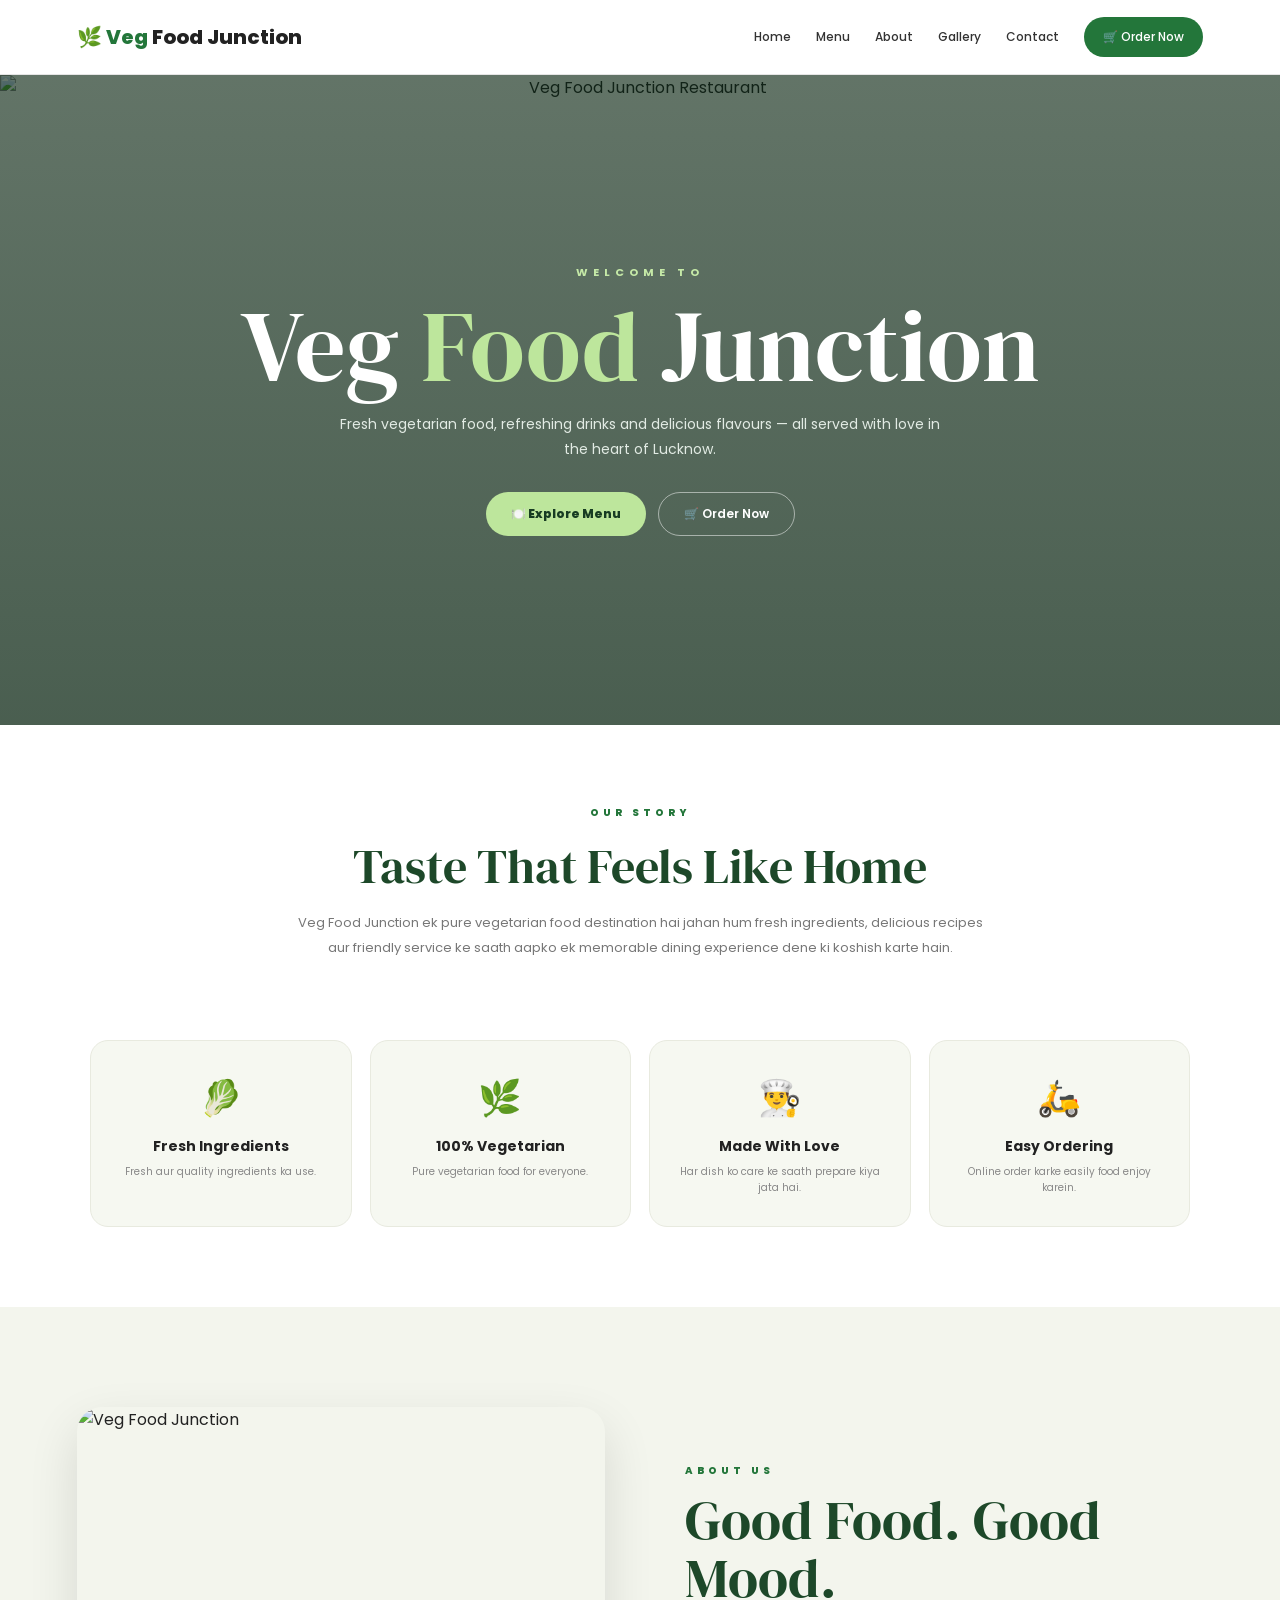
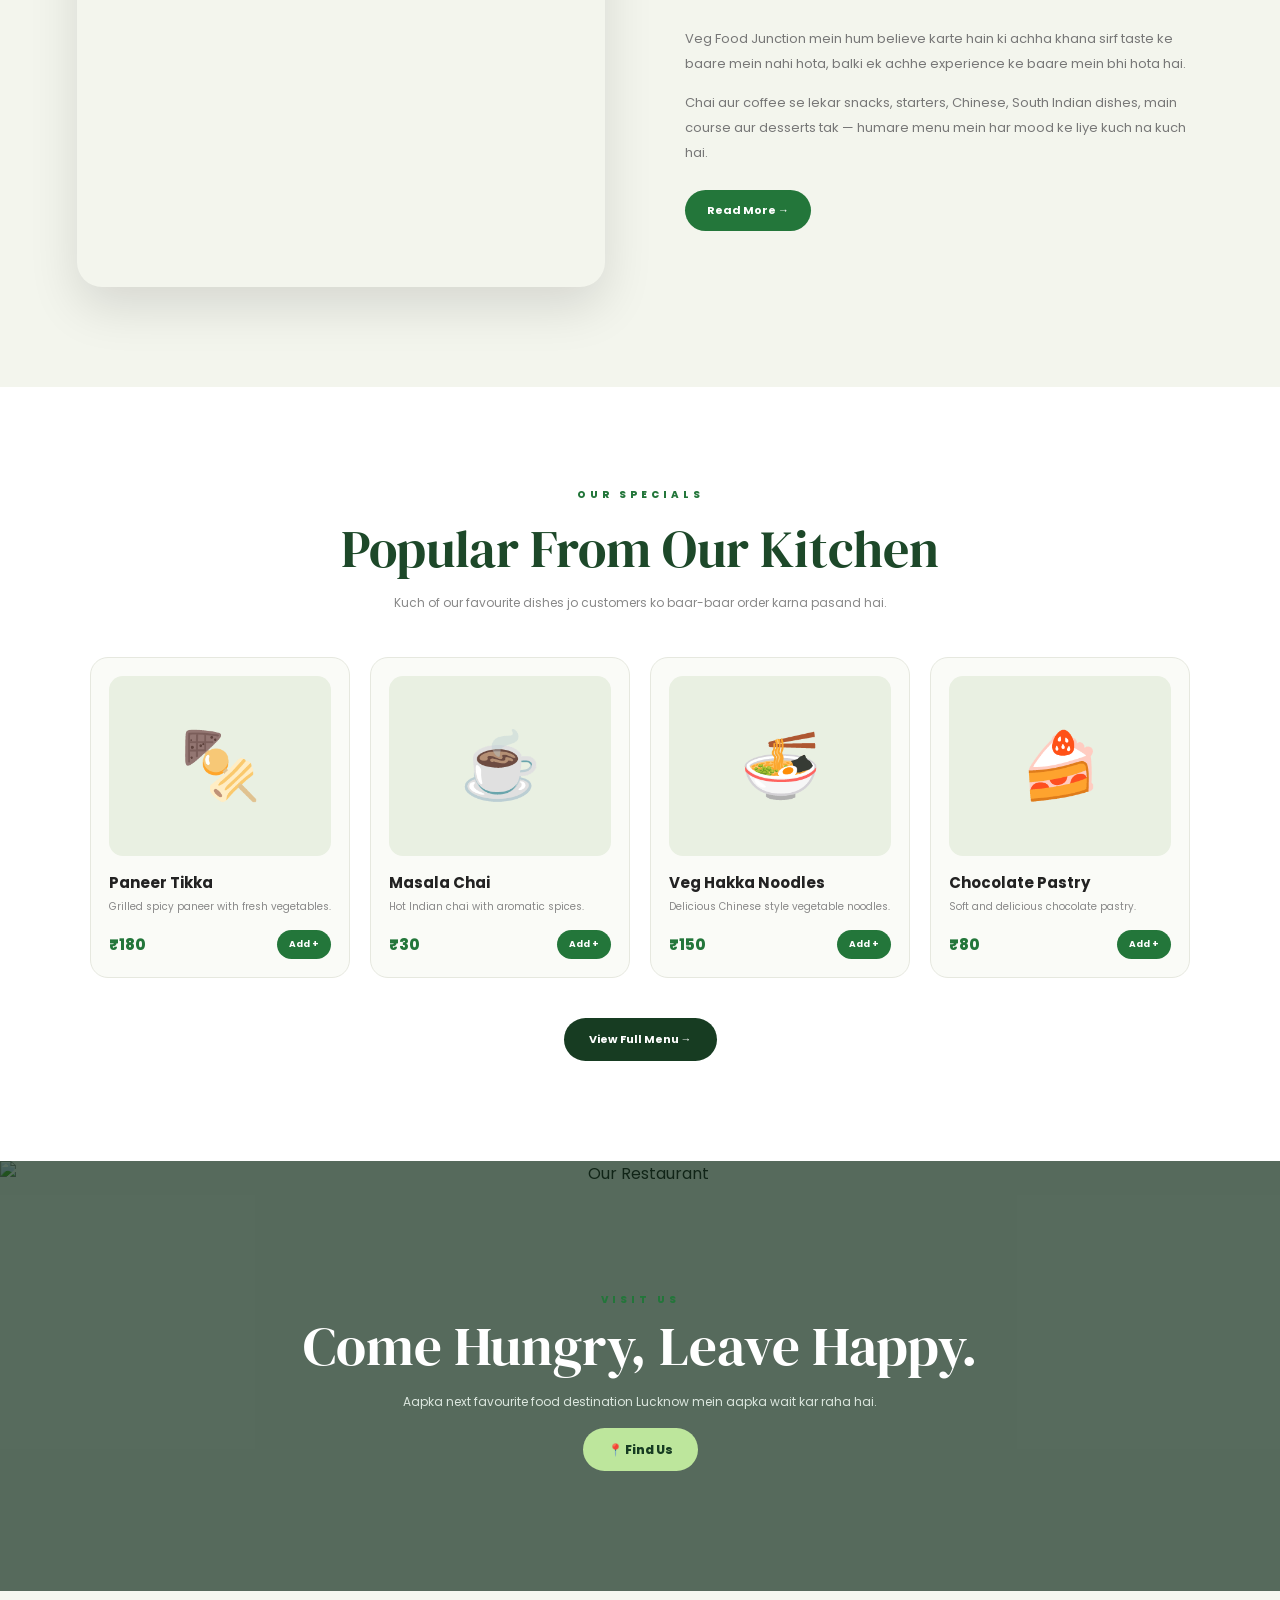
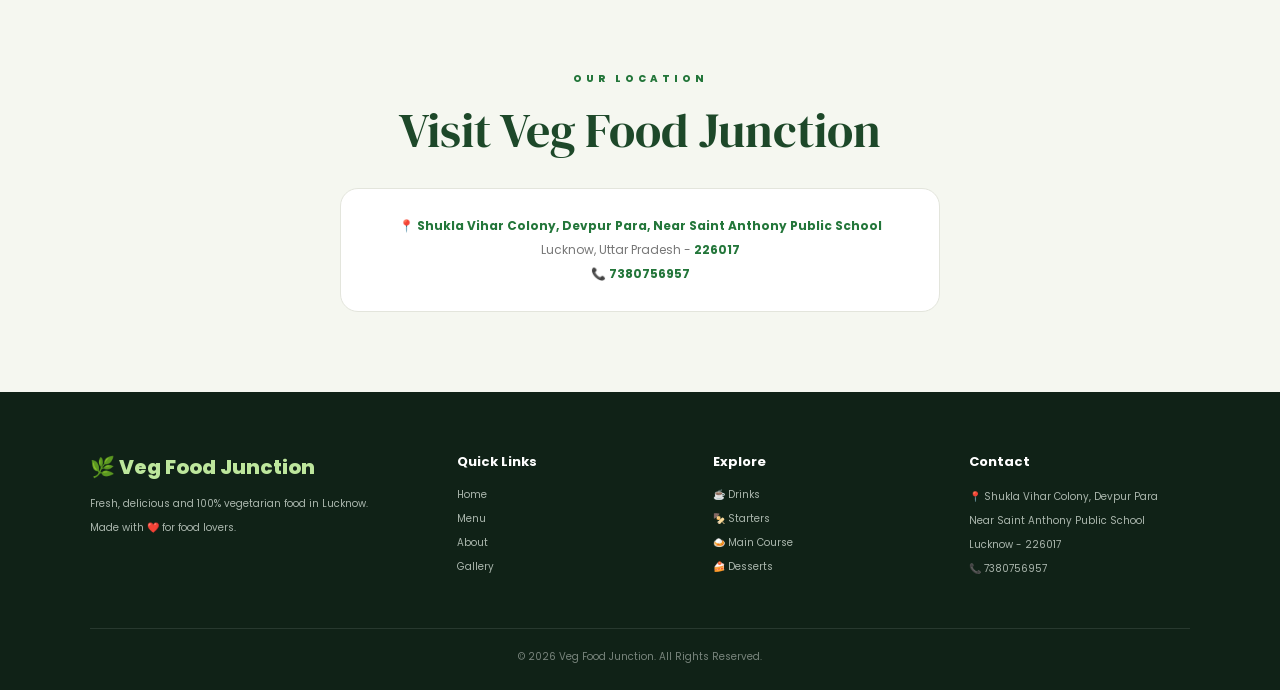
==== index.html @ 3f8b56e4 "Rename home.html to index.html" ====
<!DOCTYPE html>
<html lang="en">

<head>

    <meta charset="UTF-8">

    <meta name="viewport"
          content="width=device-width, initial-scale=1.0">

    <title>Veg Food Junction | Lucknow</title>

    <link rel="preconnect"
          href="https://fonts.googleapis.com">

    <link rel="preconnect"
          href="https://fonts.gstatic.com"
          crossorigin>

    <link href="https://fonts.googleapis.com/css2?family=DM+Serif+Display&family=Poppins:wght@400;500;600;700;800&display=swap"
          rel="stylesheet">


<style>

/* =====================================================
   RESET
===================================================== */

*{
    margin:0;
    padding:0;
    box-sizing:border-box;
}

html{
    scroll-behavior:smooth;
}

body{
    font-family:"Poppins",sans-serif;
    background:#f7f8f3;
    color:#222;
}

a{
    text-decoration:none;
}

button{
    font-family:inherit;
    cursor:pointer;
}


/* =====================================================
   NAVBAR
===================================================== */

.navbar{

    width:100%;

    min-height:75px;

    padding:15px 6%;

    background:white;

    display:flex;

    align-items:center;

    justify-content:space-between;

    border-bottom:1px solid #e5e5e5;

    position:sticky;

    top:0;

    z-index:1000;

}


.logo{

    font-size:20px;

    font-weight:800;

    color:#23763a;

}


.logo span{

    color:#222;

}


.nav-links{

    display:flex;

    align-items:center;

    gap:25px;

}


.nav-links a{

    font-size:12px;

    color:#333;

    font-weight:500;

    transition:.3s;

}


.nav-links a:hover{

    color:#23763a;

}


.order-btn{

    background:#23763a !important;

    color:white !important;

    padding:11px 19px;

    border-radius:30px;

}


.order-btn:hover{

    background:#174f27 !important;

}


/* =====================================================
   HERO
===================================================== */

.hero{

    min-height:650px;

    position:relative;

    overflow:hidden;

    display:flex;

    align-items:center;

    justify-content:center;

    text-align:center;

}


/* RESTAURANT PHOTO */

.hero img{

    position:absolute;

    inset:0;

    width:100%;

    height:100%;

    object-fit:cover;

    object-position:center;

}


/* DARK OVERLAY */

.hero::after{

    content:"";

    position:absolute;

    inset:0;

    background:

    linear-gradient(

        rgba(7,35,17,.62),

        rgba(7,35,17,.72)

    );

}


/* HERO CONTENT */

.hero-content{

    position:relative;

    z-index:2;

    color:white;

    padding:20px;

    max-width:850px;

}


.hero-small{

    color:#c5e9a7;

    font-size:11px;

    letter-spacing:5px;

    font-weight:700;

}


.hero h1{

    font-family:"DM Serif Display",serif;

    font-weight:400;

    font-size:clamp(55px,8vw,100px);

    line-height:.95;

    margin:18px 0;

}


.hero h1 span{

    color:#bde69c;

}


.hero p{

    max-width:600px;

    margin:auto;

    color:#e2ebe4;

    font-size:14px;

    line-height:1.8;

}


/* HERO BUTTONS */

.hero-buttons{

    margin-top:30px;

    display:flex;

    justify-content:center;

    gap:12px;

    flex-wrap:wrap;

}


.primary-btn{

    background:#bde69c;

    color:#173c22;

    padding:13px 25px;

    border-radius:30px;

    font-size:12px;

    font-weight:800;

    transition:.3s;

}


.primary-btn:hover{

    transform:translateY(-3px);

    background:white;

}


.secondary-btn{

    color:white;

    border:1px solid rgba(255,255,255,.5);

    padding:12px 25px;

    border-radius:30px;

    font-size:12px;

    font-weight:600;

}


.secondary-btn:hover{

    background:white;

    color:#173c22;

}


/* =====================================================
   INTRO
===================================================== */

.intro{

    padding:80px 6%;

    text-align:center;

    background:white;

}


.section-label{

    color:#23763a;

    font-size:10px;

    font-weight:800;

    letter-spacing:4px;

}


.intro h2{

    font-family:"DM Serif Display",serif;

    font-size:48px;

    font-weight:400;

    color:#1d4829;

    margin:12px 0;

}


.intro p{

    max-width:700px;

    margin:auto;

    color:#777;

    font-size:13px;

    line-height:1.9;

}


/* =====================================================
   FEATURES
===================================================== */

.features{

    padding:0 6% 80px;

    background:white;

}


.feature-grid{

    max-width:1100px;

    margin:auto;

    display:grid;

    grid-template-columns:

    repeat(4,1fr);

    gap:18px;

}


.feature-card{

    padding:30px 20px;

    background:#f6f8f1;

    border-radius:18px;

    text-align:center;

    border:1px solid #e8eadf;

    transition:.3s;

}


.feature-card:hover{

    transform:translateY(-7px);

    box-shadow:

    0 15px 35px rgba(0,0,0,.07);

}


.feature-icon{

    font-size:35px;

    margin-bottom:12px;

}


.feature-card h3{

    font-size:14px;

    margin-bottom:7px;

}


.feature-card p{

    color:#888;

    font-size:10px;

    line-height:1.6;

}


/* =====================================================
   ABOUT SECTION
===================================================== */

.about{

    padding:100px 6%;

    background:#f3f5ed;

}


.about-container{

    max-width:1150px;

    margin:auto;

    display:grid;

    grid-template-columns:

    1fr 1fr;

    gap:70px;

    align-items:center;

}


.about-image{

    height:480px;

    border-radius:25px;

    overflow:hidden;

    position:relative;

    box-shadow:

    0 20px 50px rgba(0,0,0,.12);

}


.about-image img{

    width:100%;

    height:100%;

    object-fit:cover;

}


.about-content{

    padding:10px;

}


.about-content h2{

    font-family:"DM Serif Display",serif;

    font-size:55px;

    font-weight:400;

    color:#1d4829;

    line-height:1.05;

    margin:12px 0 20px;

}


.about-content p{

    color:#777;

    font-size:13px;

    line-height:1.9;

    margin-bottom:15px;

}


.read-btn{

    display:inline-block;

    margin-top:10px;

    background:#23763a;

    color:white;

    padding:12px 22px;

    border-radius:30px;

    font-size:11px;

    font-weight:700;

}


.read-btn:hover{

    background:#174f27;

}


/* =====================================================
   MENU PREVIEW
===================================================== */

.menu-preview{

    padding:100px 6%;

    background:white;

    text-align:center;

}


.menu-preview h2{

    font-family:"DM Serif Display",serif;

    font-size:52px;

    font-weight:400;

    color:#1d4829;

    margin:10px 0;

}


.menu-subtitle{

    color:#888;

    font-size:12px;

    max-width:600px;

    margin:0 auto 45px;

}


.menu-grid{

    max-width:1100px;

    margin:auto;

    display:grid;

    grid-template-columns:

    repeat(4,1fr);

    gap:20px;

}


.food-card{

    background:#fafbf7;

    border:1px solid #e6e8df;

    border-radius:18px;

    padding:18px;

    text-align:left;

    transition:.3s;

}


.food-card:hover{

    transform:translateY(-7px);

    box-shadow:

    0 15px 35px rgba(0,0,0,.08);

}


.food-img{

    height:180px;

    border-radius:14px;

    background:#e9f0e2;

    display:flex;

    align-items:center;

    justify-content:center;

    font-size:65px;

    margin-bottom:15px;

}


.food-card h3{

    font-size:15px;

    margin-bottom:5px;

}


.food-card p{

    color:#888;

    font-size:10px;

    line-height:1.6;

}


.food-bottom{

    margin-top:15px;

    display:flex;

    align-items:center;

    justify-content:space-between;

}


.food-price{

    color:#23763a;

    font-size:15px;

    font-weight:800;

}


.small-order{

    background:#23763a;

    color:white;

    padding:8px 12px;

    border-radius:20px;

    font-size:9px;

    font-weight:700;

}


.small-order:hover{

    background:#174f27;

}


.all-menu{

    display:inline-block;

    margin-top:40px;

    padding:13px 25px;

    background:#173c22;

    color:white;

    border-radius:30px;

    font-size:11px;

    font-weight:700;

}


/* =====================================================
   RESTAURANT PHOTO BANNER
===================================================== */

.photo-banner{

    min-height:430px;

    position:relative;

    display:flex;

    align-items:center;

    justify-content:center;

    text-align:center;

    overflow:hidden;

}


.photo-banner img{

    position:absolute;

    inset:0;

    width:100%;

    height:100%;

    object-fit:cover;

}


.photo-banner::after{

    content:"";

    position:absolute;

    inset:0;

    background:rgba(8,38,19,.67);

}


.banner-content{

    position:relative;

    z-index:2;

    color:white;

    padding:20px;

}


.banner-content h2{

    font-family:"DM Serif Display",serif;

    font-size:55px;

    font-weight:400;

}


.banner-content p{

    font-size:12px;

    color:#dce7df;

    margin:10px 0 25px;

}


/* =====================================================
   LOCATION
===================================================== */

.location{

    padding:80px 6%;

    background:#f5f7f0;

    text-align:center;

}


.location h2{

    font-family:"DM Serif Display",serif;

    color:#1d4829;

    font-size:48px;

    font-weight:400;

    margin:10px 0 25px;

}


.address{

    max-width:600px;

    margin:auto;

    background:white;

    padding:25px;

    border-radius:18px;

    border:1px solid #e3e5dc;

}


.address p{

    font-size:12px;

    color:#777;

    line-height:2;

}


.address strong{

    color:#23763a;

}


/* =====================================================
   FOOTER
===================================================== */

footer{

    background:#102217;

    color:white;

    padding:60px 6% 25px;

}


.footer-grid{

    max-width:1100px;

    margin:auto;

    display:grid;

    grid-template-columns:

    1.5fr 1fr 1fr 1fr;

    gap:35px;

}


.footer-logo{

    font-size:20px;

    font-weight:800;

    color:#bde69c;

    margin-bottom:12px;

}


.footer-col h3{

    font-size:13px;

    margin-bottom:15px;

}


.footer-col p{

    color:#aab6ad;

    font-size:10px;

    line-height:1.9;

    margin:5px 0;

}


.footer-col a{

    display:block;

    color:#aab6ad;

    font-size:10px;

    margin:8px 0;

}


.footer-col a:hover{

    color:#bde69c;

}


.footer-bottom{

    max-width:1100px;

    margin:45px auto 0;

    padding-top:20px;

    border-top:1px solid rgba(255,255,255,.1);

    text-align:center;

    color:#78847c;

    font-size:10px;

}


/* =====================================================
   RESPONSIVE
===================================================== */

@media(max-width:950px){

    .feature-grid{

        grid-template-columns:

        repeat(2,1fr);

    }


    .menu-grid{

        grid-template-columns:

        repeat(2,1fr);

    }


    .about-container{

        grid-template-columns:1fr;

        gap:40px;

    }


    .about-image{

        height:400px;

    }


    .footer-grid{

        grid-template-columns:

        repeat(2,1fr);

    }

}


@media(max-width:650px){

    .navbar{

        flex-direction:column;

        gap:15px;

    }


    .nav-links{

        flex-wrap:wrap;

        justify-content:center;

        gap:13px;

    }


    .hero{

        min-height:570px;

    }


    .hero h1{

        font-size:55px;

    }


    .intro h2,
    .menu-preview h2,
    .location h2{

        font-size:40px;

    }


    .feature-grid,
    .menu-grid{

        grid-template-columns:1fr;

    }


    .about-content h2{

        font-size:42px;

    }


    .banner-content h2{

        font-size:42px;

    }


    .footer-grid{

        grid-template-columns:1fr;

        text-align:center;

    }

}

</style>

</head>


<body>


<!-- =====================================================
     NAVBAR
===================================================== -->

<header class="navbar">


    <div class="logo">

        🌿 Veg <span>Food Junction</span>

    </div>


    <nav class="nav-links">

        <a href="index.html">
            Home
        </a>

        <a href="menu.html">
            Menu
        </a>

        <a href="about.html">
            About
        </a>

        <a href="gallery.html">
            Gallery
        </a>

        <a href="contact.html">
            Contact
        </a>

        <a href="order.html"
           class="order-btn">

            🛒 Order Now

        </a>

    </nav>

</header>



<!-- =====================================================
     HERO
===================================================== -->

<section class="hero">


    <!-- APNI RESTAURANT PHOTO -->

    <img
        src="restaurant.jpg"
        alt="Veg Food Junction Restaurant">


    <div class="hero-content">


        <div class="hero-small">

            WELCOME TO

        </div>


        <h1>

            Veg <span>Food</span>
            Junction

        </h1>


        <p>

            Fresh vegetarian food, refreshing drinks
            and delicious flavours — all served with
            love in the heart of Lucknow.

        </p>


        <div class="hero-buttons">


            <a
                href="menu.html"
                class="primary-btn">

                🍽️ Explore Menu

            </a>


            <a
                href="order.html"
                class="secondary-btn">

                🛒 Order Now

            </a>


        </div>


    </div>

</section>



<!-- =====================================================
     INTRO
===================================================== -->

<section class="intro">


    <div class="section-label">

        OUR STORY

    </div>


    <h2>

        Taste That Feels Like Home

    </h2>


    <p>

        Veg Food Junction ek pure vegetarian food
        destination hai jahan hum fresh ingredients,
        delicious recipes aur friendly service ke saath
        aapko ek memorable dining experience dene ki
        koshish karte hain.

    </p>


</section>



<!-- =====================================================
     FEATURES
===================================================== -->

<section class="features">


    <div class="feature-grid">


        <div class="feature-card">

            <div class="feature-icon">
                🥬
            </div>

            <h3>
                Fresh Ingredients
            </h3>

            <p>
                Fresh aur quality ingredients ka use.
            </p>

        </div>


        <div class="feature-card">

            <div class="feature-icon">
                🌿
            </div>

            <h3>
                100% Vegetarian
            </h3>

            <p>
                Pure vegetarian food for everyone.
            </p>

        </div>


        <div class="feature-card">

            <div class="feature-icon">
                👨‍🍳
            </div>

            <h3>
                Made With Love
            </h3>

            <p>
                Har dish ko care ke saath prepare kiya jata hai.
            </p>

        </div>


        <div class="feature-card">

            <div class="feature-icon">
                🛵
            </div>

            <h3>
                Easy Ordering
            </h3>

            <p>
                Online order karke easily food enjoy karein.
            </p>

        </div>


    </div>

</section>



<!-- =====================================================
     ABOUT
===================================================== -->

<section class="about">


    <div class="about-container">


        <div class="about-image">

            <img
                src="restaurant.jpg"
                alt="Veg Food Junction">

        </div>


        <div class="about-content">


            <div class="section-label">

                ABOUT US

            </div>


            <h2>

                Good Food.
                Good Mood.

            </h2>


            <p>

                Veg Food Junction mein hum believe karte hain
                ki achha khana sirf taste ke baare mein nahi
                hota, balki ek achhe experience ke baare mein
                bhi hota hai.

            </p>


            <p>

                Chai aur coffee se lekar snacks, starters,
                Chinese, South Indian dishes, main course
                aur desserts tak — humare menu mein
                har mood ke liye kuch na kuch hai.

            </p>


            <a
                href="about.html"
                class="read-btn">

                Read More →

            </a>


        </div>


    </div>

</section>



<!-- =====================================================
     MENU PREVIEW
===================================================== -->

<section class="menu-preview">


    <div class="section-label">

        OUR SPECIALS

    </div>


    <h2>

        Popular From Our Kitchen

    </h2>


    <p class="menu-subtitle">

        Kuch of our favourite dishes jo customers
        ko baar-baar order karna pasand hai.

    </p>


    <div class="menu-grid">


        <!-- CARD 1 -->

        <div class="food-card">


            <div class="food-img">
                🍢
            </div>


            <h3>
                Paneer Tikka
            </h3>


            <p>
                Grilled spicy paneer with fresh vegetables.
            </p>


            <div class="food-bottom">

                <span class="food-price">
                    ₹180
                </span>


                <a
                    href="menu.html"
                    class="small-order">

                    Add +

                </a>

            </div>


        </div>



        <!-- CARD 2 -->

        <div class="food-card">


            <div class="food-img">
                ☕
            </div>


            <h3>
                Masala Chai
            </h3>


            <p>
                Hot Indian chai with aromatic spices.
            </p>


            <div class="food-bottom">

                <span class="food-price">
                    ₹30
                </span>


                <a
                    href="menu.html"
                    class="small-order">

                    Add +

                </a>

            </div>


        </div>



        <!-- CARD 3 -->

        <div class="food-card">


            <div class="food-img">
                🍜
            </div>


            <h3>
                Veg Hakka Noodles
            </h3>


            <p>
                Delicious Chinese style vegetable noodles.
            </p>


            <div class="food-bottom">

                <span class="food-price">
                    ₹150
                </span>


                <a
                    href="menu.html"
                    class="small-order">

                    Add +

                </a>

            </div>


        </div>



        <!-- CARD 4 -->

        <div class="food-card">


            <div class="food-img">
                🍰
            </div>


            <h3>
                Chocolate Pastry
            </h3>


            <p>
                Soft and delicious chocolate pastry.
            </p>


            <div class="food-bottom">

                <span class="food-price">
                    ₹80
                </span>


                <a
                    href="menu.html"
                    class="small-order">

                    Add +

                </a>

            </div>


        </div>


    </div>


    <a
        href="menu.html"
        class="all-menu">

        View Full Menu →

    </a>


</section>



<!-- =====================================================
     PHOTO BANNER
===================================================== -->

<section class="photo-banner">


    <img
        src="restaurant.jpg"
        alt="Our Restaurant">


    <div class="banner-content">


        <div class="section-label">

            VISIT US

        </div>


        <h2>

            Come Hungry,
            Leave Happy.

        </h2>


        <p>

            Aapka next favourite food destination
            Lucknow mein aapka wait kar raha hai.

        </p>


        <a
            href="contact.html"
            class="primary-btn">

            📍 Find Us

        </a>


    </div>

</section>



<!-- =====================================================
     LOCATION
===================================================== -->

<section class="location">


    <div class="section-label">

        OUR LOCATION

    </div>


    <h2>

        Visit Veg Food Junction

    </h2>


    <div class="address">


        <p>

            📍

            <strong>
                Shukla Vihar Colony,
                Devpur Para,
                Near Saint Anthony Public School
            </strong>

        </p>


        <p>

            Lucknow,
            Uttar Pradesh -
            <strong>
                226017
            </strong>

        </p>


        <p>

            📞

            <strong>
                7380756957
            </strong>

        </p>


    </div>


</section>



<!-- =====================================================
     FOOTER
===================================================== -->

<footer>


    <div class="footer-grid">


        <!-- COLUMN 1 -->

        <div class="footer-col">


            <div class="footer-logo">

                🌿 Veg Food Junction

            </div>


            <p>

                Fresh, delicious and
                100% vegetarian food
                in Lucknow.

            </p>


            <p>

                Made with ❤️ for food lovers.

            </p>


        </div>



        <!-- COLUMN 2 -->

        <div class="footer-col">


            <h3>
                Quick Links
            </h3>


            <a href="index.html">
                Home
            </a>


            <a href="menu.html">
                Menu
            </a>


            <a href="about.html">
                About
            </a>


            <a href="gallery.html">
                Gallery
            </a>


        </div>



        <!-- COLUMN 3 -->

        <div class="footer-col">


            <h3>
                Explore
            </h3>


            <a href="menu.html">
                ☕ Drinks
            </a>


            <a href="menu.html">
                🍢 Starters
            </a>


            <a href="menu.html">
                🍛 Main Course
            </a>


            <a href="menu.html">
                🍰 Desserts
            </a>


        </div>



        <!-- COLUMN 4 -->

        <div class="footer-col">


            <h3>
                Contact
            </h3>


            <p>

                📍 Shukla Vihar Colony,
                Devpur Para

            </p>


            <p>

                Near Saint Anthony
                Public School

            </p>


            <p>

                Lucknow - 226017

            </p>


            <p>

                📞 7380756957

            </p>


        </div>


    </div>


    <div class="footer-bottom">

        © 2026 Veg Food Junction.
        All Rights Reserved.

    </div>


</footer>


</body>

</html>
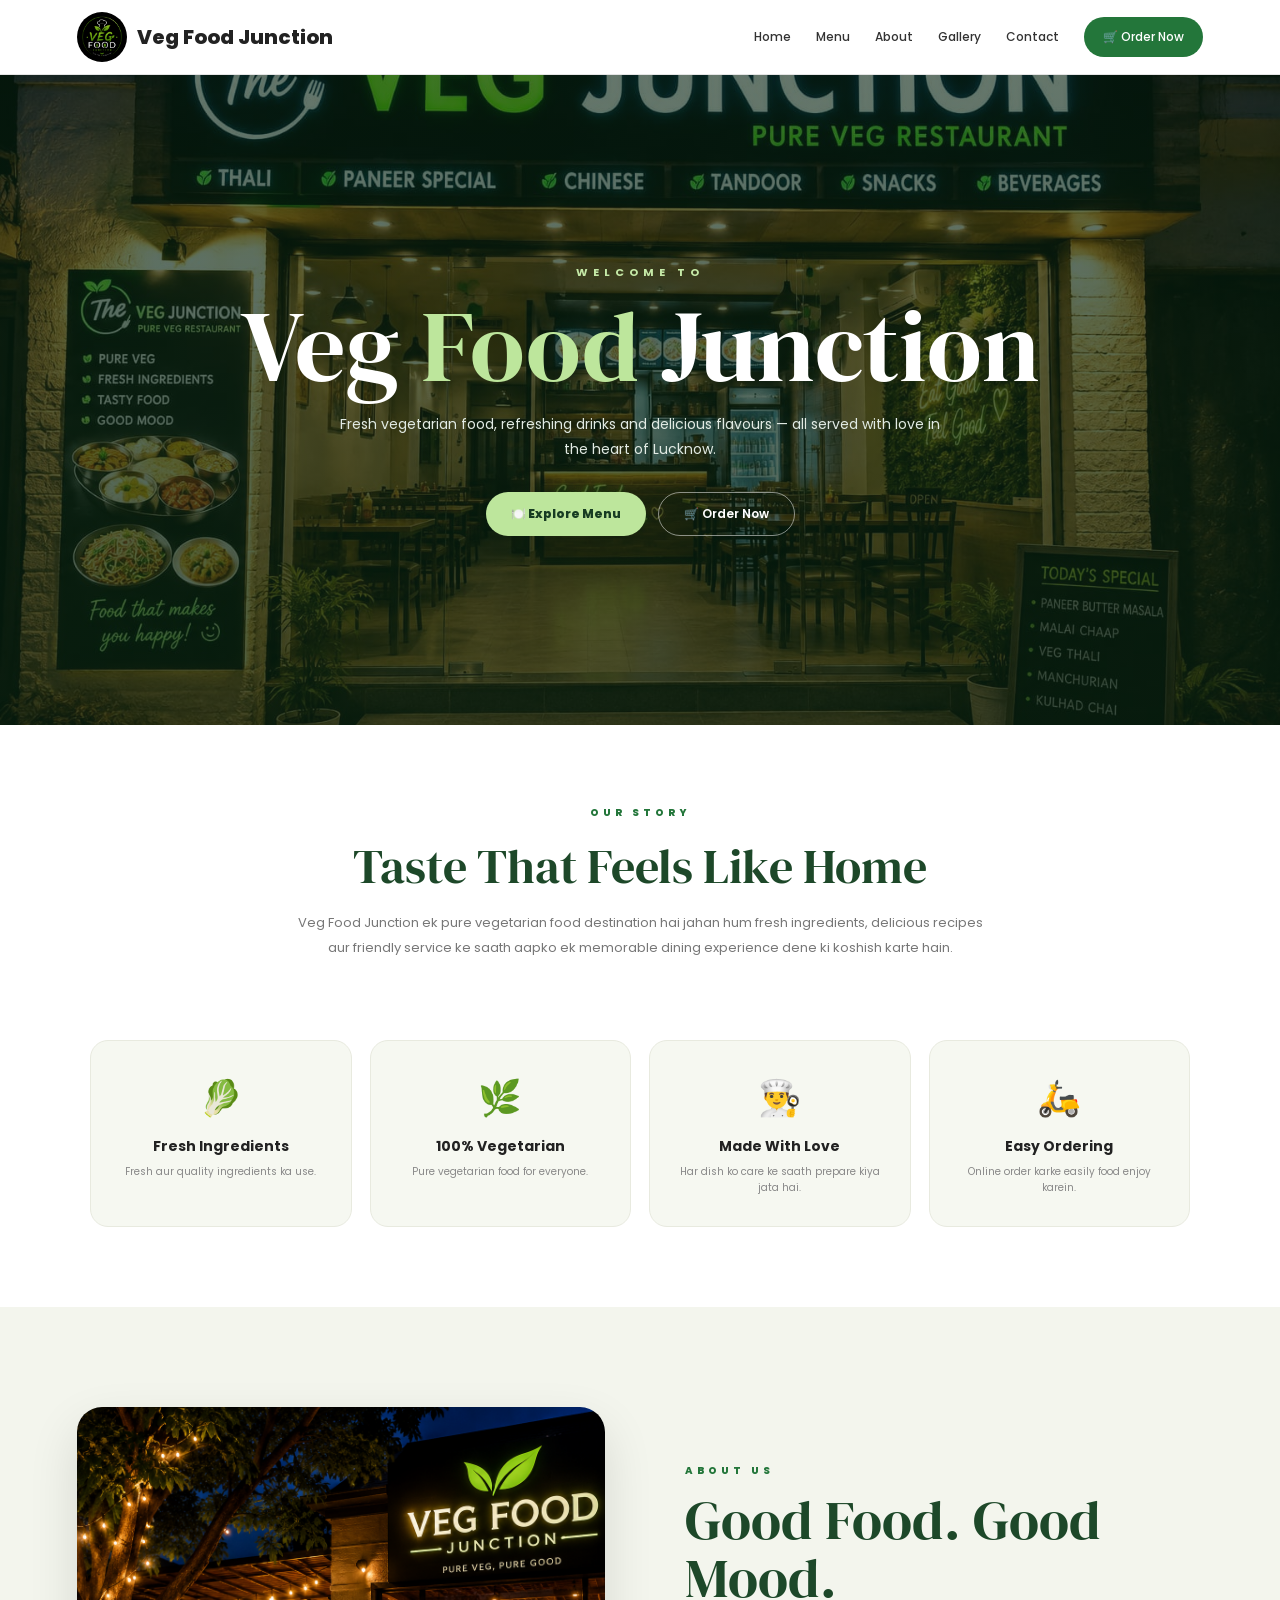
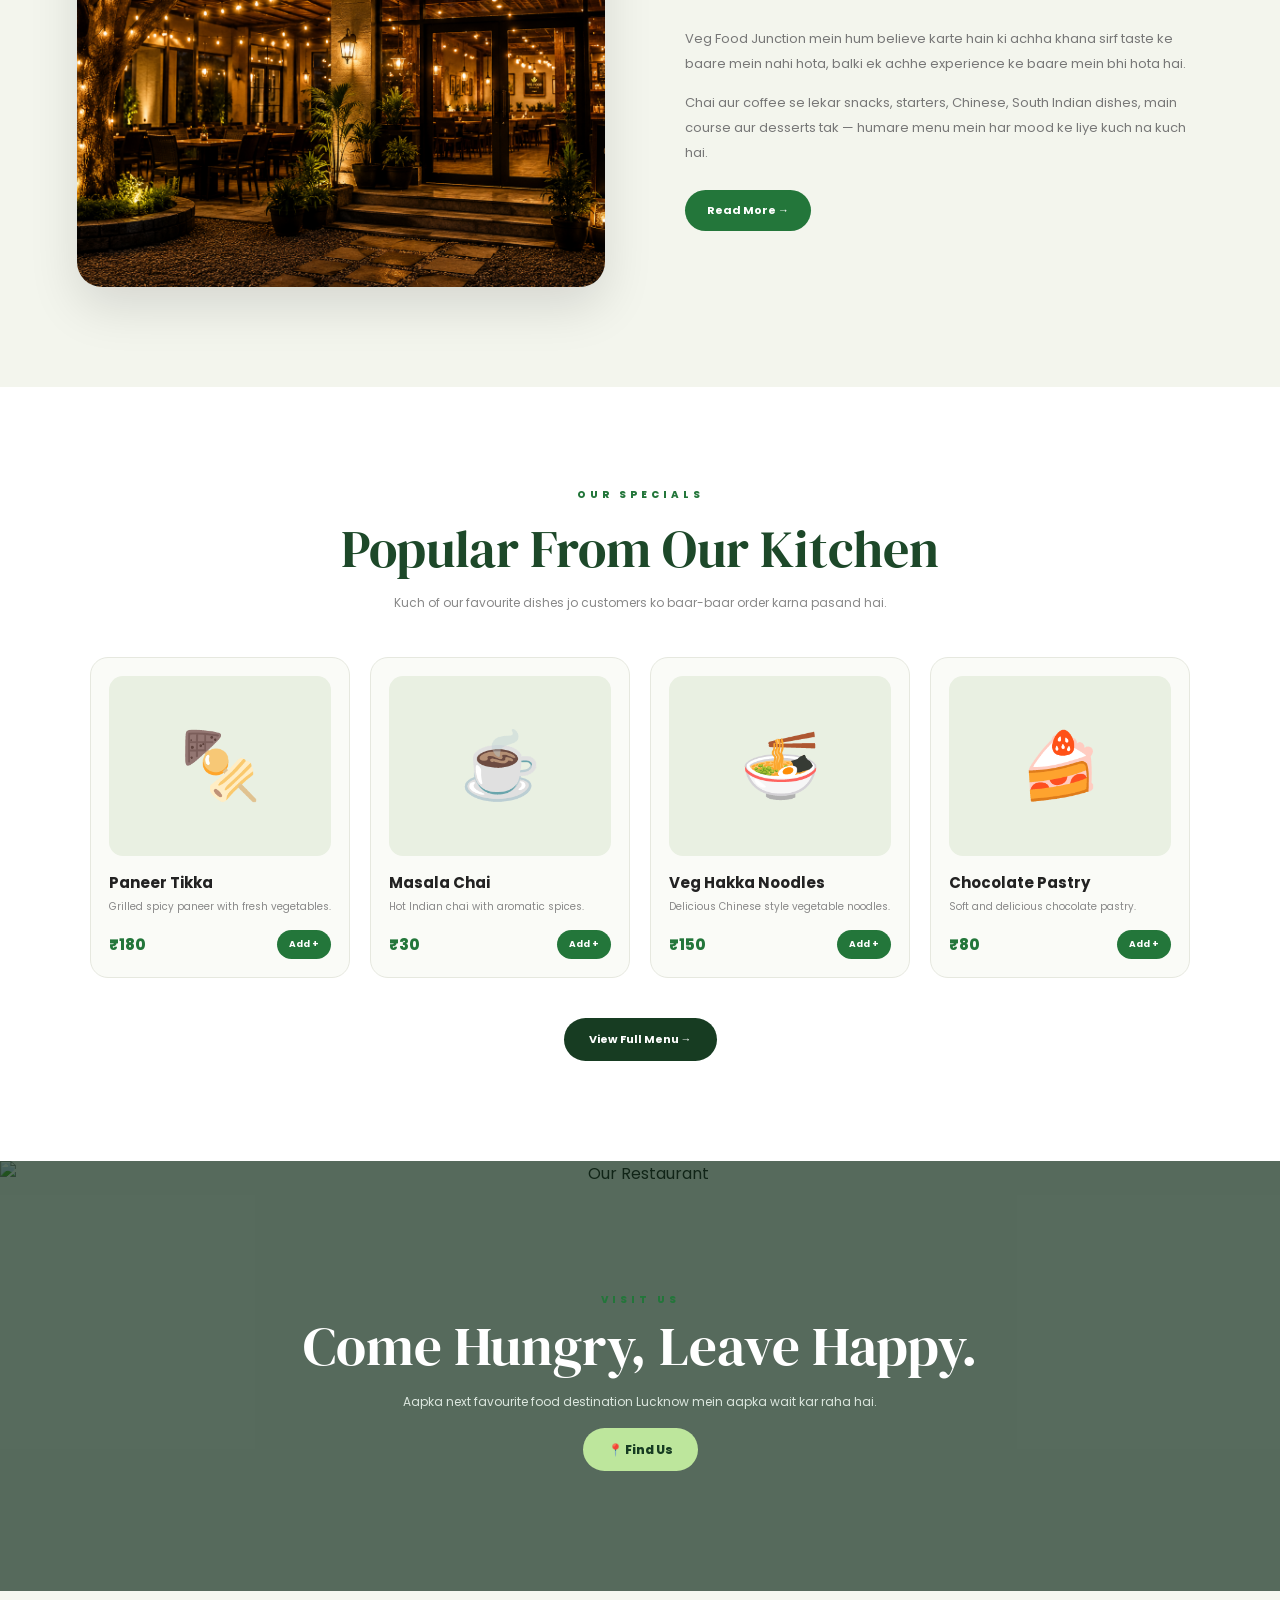
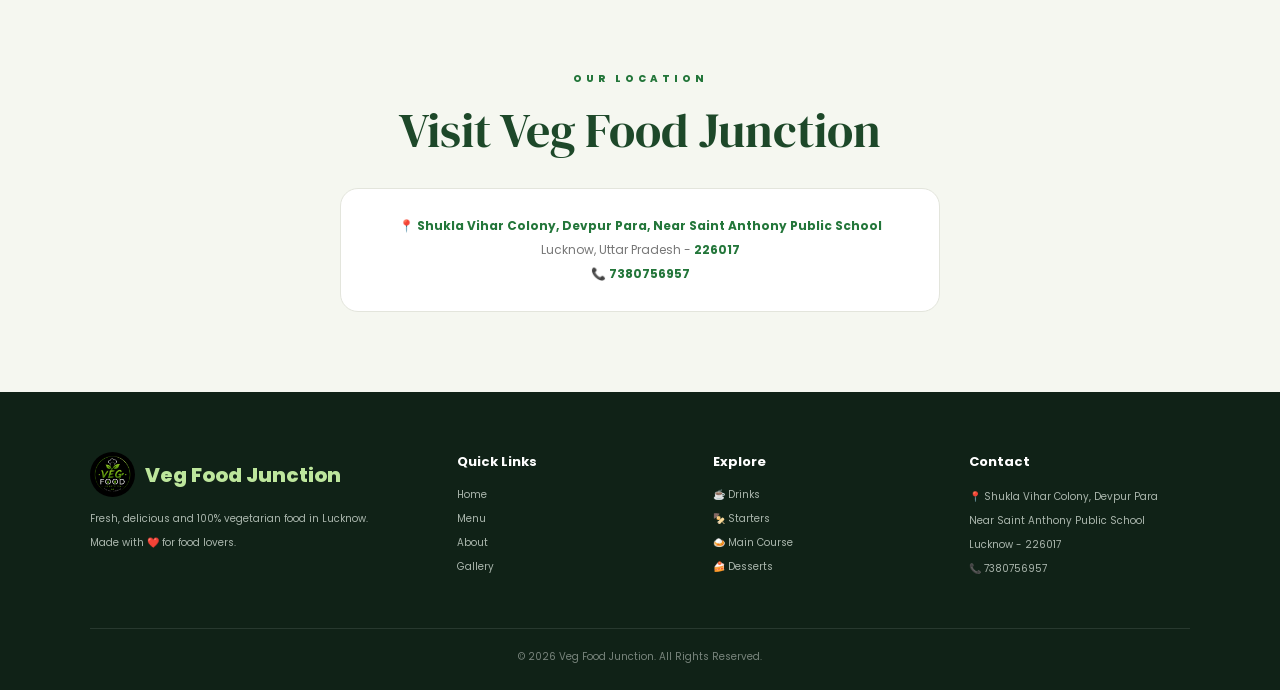
==== commit 60f9396b: "Add files via upload" ====
--- a/index.html
+++ b/index.html
@@ -2,1214 +2,963 @@
 <html lang="en">
 
 <head>
-
     <meta charset="UTF-8">
-
-    <meta name="viewport"
-          content="width=device-width, initial-scale=1.0">
+    <meta name="viewport" content="width=device-width, initial-scale=1.0">
 
     <title>Veg Food Junction | Lucknow</title>
 
-    <link rel="preconnect"
-          href="https://fonts.googleapis.com">
-
-    <link rel="preconnect"
-          href="https://fonts.gstatic.com"
-          crossorigin>
+    <link rel="preconnect" href="https://fonts.googleapis.com">
+    <link rel="preconnect" href="https://fonts.gstatic.com" crossorigin>
 
     <link href="https://fonts.googleapis.com/css2?family=DM+Serif+Display&family=Poppins:wght@400;500;600;700;800&display=swap"
-          rel="stylesheet">
-
-
-<style>
-
-/* =====================================================
-   RESET
-===================================================== */
-
-*{
-    margin:0;
-    padding:0;
-    box-sizing:border-box;
-}
-
-html{
-    scroll-behavior:smooth;
-}
-
-body{
-    font-family:"Poppins",sans-serif;
-    background:#f7f8f3;
-    color:#222;
-}
-
-a{
-    text-decoration:none;
-}
-
-button{
-    font-family:inherit;
-    cursor:pointer;
-}
-
-
-/* =====================================================
-   NAVBAR
-===================================================== */
-
-.navbar{
-
-    width:100%;
-
-    min-height:75px;
-
-    padding:15px 6%;
-
-    background:white;
-
-    display:flex;
-
-    align-items:center;
-
-    justify-content:space-between;
-
-    border-bottom:1px solid #e5e5e5;
-
-    position:sticky;
-
-    top:0;
-
-    z-index:1000;
-
-}
-
-
-.logo{
-
-    font-size:20px;
-
-    font-weight:800;
-
-    color:#23763a;
-
-}
-
-
-.logo span{
-
-    color:#222;
-
-}
-
-
-.nav-links{
-
-    display:flex;
-
-    align-items:center;
-
-    gap:25px;
-
-}
-
-
-.nav-links a{
-
-    font-size:12px;
-
-    color:#333;
-
-    font-weight:500;
-
-    transition:.3s;
-
-}
-
-
-.nav-links a:hover{
-
-    color:#23763a;
-
-}
-
-
-.order-btn{
-
-    background:#23763a !important;
-
-    color:white !important;
-
-    padding:11px 19px;
-
-    border-radius:30px;
-
-}
-
-
-.order-btn:hover{
-
-    background:#174f27 !important;
-
-}
-
-
-/* =====================================================
-   HERO
-===================================================== */
-
-.hero{
-
-    min-height:650px;
-
-    position:relative;
-
-    overflow:hidden;
-
-    display:flex;
-
-    align-items:center;
-
-    justify-content:center;
-
-    text-align:center;
-
-}
-
-
-/* RESTAURANT PHOTO */
-
-.hero img{
-
-    position:absolute;
-
-    inset:0;
-
-    width:100%;
-
-    height:100%;
-
-    object-fit:cover;
-
-    object-position:center;
-
-}
-
-
-/* DARK OVERLAY */
-
-.hero::after{
-
-    content:"";
-
-    position:absolute;
-
-    inset:0;
-
-    background:
-
-    linear-gradient(
-
-        rgba(7,35,17,.62),
-
-        rgba(7,35,17,.72)
-
-    );
-
-}
-
-
-/* HERO CONTENT */
-
-.hero-content{
-
-    position:relative;
-
-    z-index:2;
-
-    color:white;
-
-    padding:20px;
-
-    max-width:850px;
-
-}
-
-
-.hero-small{
-
-    color:#c5e9a7;
-
-    font-size:11px;
-
-    letter-spacing:5px;
-
-    font-weight:700;
-
-}
-
-
-.hero h1{
-
-    font-family:"DM Serif Display",serif;
-
-    font-weight:400;
-
-    font-size:clamp(55px,8vw,100px);
-
-    line-height:.95;
-
-    margin:18px 0;
-
-}
-
-
-.hero h1 span{
-
-    color:#bde69c;
-
-}
-
-
-.hero p{
-
-    max-width:600px;
-
-    margin:auto;
-
-    color:#e2ebe4;
-
-    font-size:14px;
-
-    line-height:1.8;
-
-}
-
-
-/* HERO BUTTONS */
-
-.hero-buttons{
-
-    margin-top:30px;
-
-    display:flex;
-
-    justify-content:center;
-
-    gap:12px;
-
-    flex-wrap:wrap;
-
-}
-
-
-.primary-btn{
-
-    background:#bde69c;
-
-    color:#173c22;
-
-    padding:13px 25px;
-
-    border-radius:30px;
-
-    font-size:12px;
-
-    font-weight:800;
-
-    transition:.3s;
-
-}
-
-
-.primary-btn:hover{
-
-    transform:translateY(-3px);
-
-    background:white;
-
-}
-
-
-.secondary-btn{
-
-    color:white;
-
-    border:1px solid rgba(255,255,255,.5);
-
-    padding:12px 25px;
-
-    border-radius:30px;
-
-    font-size:12px;
-
-    font-weight:600;
-
-}
-
-
-.secondary-btn:hover{
-
-    background:white;
-
-    color:#173c22;
-
-}
-
-
-/* =====================================================
-   INTRO
-===================================================== */
-
-.intro{
-
-    padding:80px 6%;
-
-    text-align:center;
-
-    background:white;
-
-}
-
-
-.section-label{
-
-    color:#23763a;
-
-    font-size:10px;
-
-    font-weight:800;
-
-    letter-spacing:4px;
-
-}
-
-
-.intro h2{
-
-    font-family:"DM Serif Display",serif;
-
-    font-size:48px;
-
-    font-weight:400;
-
-    color:#1d4829;
-
-    margin:12px 0;
-
-}
-
-
-.intro p{
-
-    max-width:700px;
-
-    margin:auto;
-
-    color:#777;
-
-    font-size:13px;
-
-    line-height:1.9;
-
-}
-
-
-/* =====================================================
-   FEATURES
-===================================================== */
-
-.features{
-
-    padding:0 6% 80px;
-
-    background:white;
-
-}
-
-
-.feature-grid{
-
-    max-width:1100px;
-
-    margin:auto;
-
-    display:grid;
-
-    grid-template-columns:
-
-    repeat(4,1fr);
-
-    gap:18px;
-
-}
-
-
-.feature-card{
-
-    padding:30px 20px;
-
-    background:#f6f8f1;
-
-    border-radius:18px;
-
-    text-align:center;
-
-    border:1px solid #e8eadf;
-
-    transition:.3s;
-
-}
-
-
-.feature-card:hover{
-
-    transform:translateY(-7px);
-
-    box-shadow:
-
-    0 15px 35px rgba(0,0,0,.07);
-
-}
-
-
-.feature-icon{
-
-    font-size:35px;
-
-    margin-bottom:12px;
-
-}
-
-
-.feature-card h3{
-
-    font-size:14px;
-
-    margin-bottom:7px;
-
-}
-
-
-.feature-card p{
-
-    color:#888;
-
-    font-size:10px;
-
-    line-height:1.6;
-
-}
-
-
-/* =====================================================
-   ABOUT SECTION
-===================================================== */
-
-.about{
-
-    padding:100px 6%;
-
-    background:#f3f5ed;
-
-}
-
-
-.about-container{
-
-    max-width:1150px;
-
-    margin:auto;
-
-    display:grid;
-
-    grid-template-columns:
-
-    1fr 1fr;
-
-    gap:70px;
-
-    align-items:center;
-
-}
-
-
-.about-image{
-
-    height:480px;
-
-    border-radius:25px;
-
-    overflow:hidden;
-
-    position:relative;
-
-    box-shadow:
-
-    0 20px 50px rgba(0,0,0,.12);
-
-}
-
-
-.about-image img{
-
-    width:100%;
-
-    height:100%;
-
-    object-fit:cover;
-
-}
-
-
-.about-content{
-
-    padding:10px;
-
-}
-
-
-.about-content h2{
-
-    font-family:"DM Serif Display",serif;
-
-    font-size:55px;
-
-    font-weight:400;
-
-    color:#1d4829;
-
-    line-height:1.05;
-
-    margin:12px 0 20px;
-
-}
-
-
-.about-content p{
-
-    color:#777;
-
-    font-size:13px;
-
-    line-height:1.9;
-
-    margin-bottom:15px;
-
-}
-
-
-.read-btn{
-
-    display:inline-block;
-
-    margin-top:10px;
-
-    background:#23763a;
-
-    color:white;
-
-    padding:12px 22px;
-
-    border-radius:30px;
-
-    font-size:11px;
-
-    font-weight:700;
-
-}
-
-
-.read-btn:hover{
-
-    background:#174f27;
-
-}
-
-
-/* =====================================================
-   MENU PREVIEW
-===================================================== */
-
-.menu-preview{
-
-    padding:100px 6%;
-
-    background:white;
-
-    text-align:center;
-
-}
-
-
-.menu-preview h2{
-
-    font-family:"DM Serif Display",serif;
-
-    font-size:52px;
-
-    font-weight:400;
-
-    color:#1d4829;
-
-    margin:10px 0;
-
-}
-
-
-.menu-subtitle{
-
-    color:#888;
-
-    font-size:12px;
-
-    max-width:600px;
-
-    margin:0 auto 45px;
-
-}
-
-
-.menu-grid{
-
-    max-width:1100px;
-
-    margin:auto;
-
-    display:grid;
-
-    grid-template-columns:
-
-    repeat(4,1fr);
-
-    gap:20px;
-
-}
-
-
-.food-card{
-
-    background:#fafbf7;
-
-    border:1px solid #e6e8df;
-
-    border-radius:18px;
-
-    padding:18px;
-
-    text-align:left;
-
-    transition:.3s;
-
-}
-
-
-.food-card:hover{
-
-    transform:translateY(-7px);
-
-    box-shadow:
-
-    0 15px 35px rgba(0,0,0,.08);
-
-}
-
-
-.food-img{
-
-    height:180px;
-
-    border-radius:14px;
-
-    background:#e9f0e2;
-
-    display:flex;
-
-    align-items:center;
-
-    justify-content:center;
-
-    font-size:65px;
-
-    margin-bottom:15px;
-
-}
-
-
-.food-card h3{
-
-    font-size:15px;
-
-    margin-bottom:5px;
-
-}
-
-
-.food-card p{
-
-    color:#888;
-
-    font-size:10px;
-
-    line-height:1.6;
-
-}
-
-
-.food-bottom{
-
-    margin-top:15px;
-
-    display:flex;
-
-    align-items:center;
-
-    justify-content:space-between;
-
-}
-
-
-.food-price{
-
-    color:#23763a;
-
-    font-size:15px;
-
-    font-weight:800;
-
-}
-
-
-.small-order{
-
-    background:#23763a;
-
-    color:white;
-
-    padding:8px 12px;
-
-    border-radius:20px;
-
-    font-size:9px;
-
-    font-weight:700;
-
-}
-
-
-.small-order:hover{
-
-    background:#174f27;
-
-}
-
-
-.all-menu{
-
-    display:inline-block;
-
-    margin-top:40px;
-
-    padding:13px 25px;
-
-    background:#173c22;
-
-    color:white;
-
-    border-radius:30px;
-
-    font-size:11px;
-
-    font-weight:700;
-
-}
-
-
-/* =====================================================
-   RESTAURANT PHOTO BANNER
-===================================================== */
-
-.photo-banner{
-
-    min-height:430px;
-
-    position:relative;
-
-    display:flex;
-
-    align-items:center;
-
-    justify-content:center;
-
-    text-align:center;
-
-    overflow:hidden;
-
-}
-
-
-.photo-banner img{
-
-    position:absolute;
-
-    inset:0;
-
-    width:100%;
-
-    height:100%;
-
-    object-fit:cover;
-
-}
-
-
-.photo-banner::after{
-
-    content:"";
-
-    position:absolute;
-
-    inset:0;
-
-    background:rgba(8,38,19,.67);
-
-}
-
-
-.banner-content{
-
-    position:relative;
-
-    z-index:2;
-
-    color:white;
-
-    padding:20px;
-
-}
-
-
-.banner-content h2{
-
-    font-family:"DM Serif Display",serif;
-
-    font-size:55px;
-
-    font-weight:400;
-
-}
-
-
-.banner-content p{
-
-    font-size:12px;
-
-    color:#dce7df;
-
-    margin:10px 0 25px;
-
-}
-
-
-/* =====================================================
-   LOCATION
-===================================================== */
-
-.location{
-
-    padding:80px 6%;
-
-    background:#f5f7f0;
-
-    text-align:center;
-
-}
-
-
-.location h2{
-
-    font-family:"DM Serif Display",serif;
-
-    color:#1d4829;
-
-    font-size:48px;
-
-    font-weight:400;
-
-    margin:10px 0 25px;
-
-}
-
-
-.address{
-
-    max-width:600px;
-
-    margin:auto;
-
-    background:white;
-
-    padding:25px;
-
-    border-radius:18px;
-
-    border:1px solid #e3e5dc;
-
-}
-
-
-.address p{
-
-    font-size:12px;
-
-    color:#777;
-
-    line-height:2;
-
-}
-
-
-.address strong{
-
-    color:#23763a;
-
-}
-
-
-/* =====================================================
-   FOOTER
-===================================================== */
-
-footer{
-
-    background:#102217;
-
-    color:white;
-
-    padding:60px 6% 25px;
-
-}
-
-
-.footer-grid{
-
-    max-width:1100px;
-
-    margin:auto;
-
-    display:grid;
-
-    grid-template-columns:
-
-    1.5fr 1fr 1fr 1fr;
-
-    gap:35px;
-
-}
-
-
-.footer-logo{
-
-    font-size:20px;
-
-    font-weight:800;
-
-    color:#bde69c;
-
-    margin-bottom:12px;
-
-}
-
-
-.footer-col h3{
-
-    font-size:13px;
-
-    margin-bottom:15px;
-
-}
-
-
-.footer-col p{
-
-    color:#aab6ad;
-
-    font-size:10px;
-
-    line-height:1.9;
-
-    margin:5px 0;
-
-}
-
-
-.footer-col a{
-
-    display:block;
-
-    color:#aab6ad;
-
-    font-size:10px;
-
-    margin:8px 0;
-
-}
-
-
-.footer-col a:hover{
-
-    color:#bde69c;
-
-}
-
-
-.footer-bottom{
-
-    max-width:1100px;
-
-    margin:45px auto 0;
-
-    padding-top:20px;
-
-    border-top:1px solid rgba(255,255,255,.1);
-
-    text-align:center;
-
-    color:#78847c;
-
-    font-size:10px;
-
-}
-
-
-/* =====================================================
-   RESPONSIVE
-===================================================== */
-
-@media(max-width:950px){
-
-    .feature-grid{
-
-        grid-template-columns:
-
-        repeat(2,1fr);
-
-    }
-
-
-    .menu-grid{
-
-        grid-template-columns:
-
-        repeat(2,1fr);
-
-    }
-
-
-    .about-container{
-
-        grid-template-columns:1fr;
-
-        gap:40px;
-
-    }
-
-
-    .about-image{
-
-        height:400px;
-
-    }
-
-
-    .footer-grid{
-
-        grid-template-columns:
-
-        repeat(2,1fr);
-
-    }
-
-}
-
-
-@media(max-width:650px){
-
-    .navbar{
-
-        flex-direction:column;
-
-        gap:15px;
-
-    }
-
-
-    .nav-links{
-
-        flex-wrap:wrap;
-
-        justify-content:center;
-
-        gap:13px;
-
-    }
-
-
-    .hero{
-
-        min-height:570px;
-
-    }
-
-
-    .hero h1{
-
-        font-size:55px;
-
-    }
-
-
-    .intro h2,
-    .menu-preview h2,
-    .location h2{
-
-        font-size:40px;
-
-    }
-
-
-    .feature-grid,
-    .menu-grid{
-
-        grid-template-columns:1fr;
-
-    }
-
-
-    .about-content h2{
-
-        font-size:42px;
-
-    }
-
-
-    .banner-content h2{
-
-        font-size:42px;
-
-    }
-
-
-    .footer-grid{
-
-        grid-template-columns:1fr;
-
-        text-align:center;
-
-    }
-
-}
-
-</style>
+        rel="stylesheet">
+
+    <style>
+
+        /* =====================================================
+           RESET
+        ===================================================== */
+
+        * {
+            margin: 0;
+            padding: 0;
+            box-sizing: border-box;
+        }
+
+        html {
+            scroll-behavior: smooth;
+        }
+
+        body {
+            font-family: "Poppins", sans-serif;
+            background: #f7f8f3;
+            color: #222;
+        }
+
+        a {
+            text-decoration: none;
+        }
+
+        button {
+            font-family: inherit;
+            cursor: pointer;
+        }
+
+
+        /* =====================================================
+           NAVBAR
+        ===================================================== */
+
+        .navbar {
+            width: 100%;
+            min-height: 75px;
+            padding: 12px 6%;
+            background: white;
+
+            display: flex;
+            align-items: center;
+            justify-content: space-between;
+
+            border-bottom: 1px solid #e5e5e5;
+
+            position: sticky;
+            top: 0;
+            z-index: 1000;
+        }
+
+
+        /* LOGO */
+
+        .logo {
+            display: flex;
+            align-items: center;
+            gap: 10px;
+
+            font-size: 20px;
+            font-weight: 800;
+            color: #23763a;
+        }
+
+        .logo img {
+            width: 50px;
+            height: 50px;
+
+            object-fit: contain;
+
+            border-radius: 50%;
+        }
+
+        .logo span {
+            color: #222;
+        }
+
+
+        /* NAV LINKS */
+
+        .nav-links {
+            display: flex;
+            align-items: center;
+            gap: 25px;
+        }
+
+        .nav-links a {
+            font-size: 12px;
+            color: #333;
+            font-weight: 500;
+            transition: 0.3s;
+        }
+
+        .nav-links a:hover {
+            color: #23763a;
+        }
+
+
+        /* ORDER BUTTON */
+
+        .order-btn {
+            background: #23763a !important;
+            color: white !important;
+
+            padding: 11px 19px;
+
+            border-radius: 30px;
+        }
+
+        .order-btn:hover {
+            background: #174f27 !important;
+        }
+
+
+        /* =====================================================
+           HERO
+        ===================================================== */
+
+        .hero {
+            min-height: 650px;
+
+            position: relative;
+            overflow: hidden;
+
+            display: flex;
+            align-items: center;
+            justify-content: center;
+
+            text-align: center;
+        }
+
+
+        /* HERO IMAGE */
+
+        .hero img {
+            position: absolute;
+
+            inset: 0;
+
+            width: 100%;
+            height: 100%;
+
+            object-fit: cover;
+            object-position: center;
+        }
+
+
+        /* HERO OVERLAY */
+
+        .hero::after {
+            content: "";
+
+            position: absolute;
+            inset: 0;
+
+            background:
+                linear-gradient(
+                    rgba(7, 35, 17, 0.62),
+                    rgba(7, 35, 17, 0.72)
+                );
+        }
+
+
+        /* HERO CONTENT */
+
+        .hero-content {
+            position: relative;
+            z-index: 2;
+
+            color: white;
+
+            padding: 20px;
+
+            max-width: 850px;
+        }
+
+        .hero-small {
+            color: #c5e9a7;
+
+            font-size: 11px;
+
+            letter-spacing: 5px;
+
+            font-weight: 700;
+        }
+
+        .hero h1 {
+            font-family: "DM Serif Display", serif;
+
+            font-weight: 400;
+
+            font-size: clamp(55px, 8vw, 100px);
+
+            line-height: 0.95;
+
+            margin: 18px 0;
+        }
+
+        .hero h1 span {
+            color: #bde69c;
+        }
+
+        .hero p {
+            max-width: 600px;
+
+            margin: auto;
+
+            color: #e2ebe4;
+
+            font-size: 14px;
+
+            line-height: 1.8;
+        }
+
+
+        /* HERO BUTTONS */
+
+        .hero-buttons {
+            margin-top: 30px;
+
+            display: flex;
+
+            justify-content: center;
+
+            gap: 12px;
+
+            flex-wrap: wrap;
+        }
+
+        .primary-btn {
+            background: #bde69c;
+
+            color: #173c22;
+
+            padding: 13px 25px;
+
+            border-radius: 30px;
+
+            font-size: 12px;
+
+            font-weight: 800;
+
+            transition: 0.3s;
+        }
+
+        .primary-btn:hover {
+            transform: translateY(-3px);
+
+            background: white;
+        }
+
+        .secondary-btn {
+            color: white;
+
+            border: 1px solid rgba(255,255,255,0.5);
+
+            padding: 12px 25px;
+
+            border-radius: 30px;
+
+            font-size: 12px;
+
+            font-weight: 600;
+        }
+
+        .secondary-btn:hover {
+            background: white;
+
+            color: #173c22;
+        }
+
+
+        /* =====================================================
+           INTRO
+        ===================================================== */
+
+        .intro {
+            padding: 80px 6%;
+
+            text-align: center;
+
+            background: white;
+        }
+
+        .section-label {
+            color: #23763a;
+
+            font-size: 10px;
+
+            font-weight: 800;
+
+            letter-spacing: 4px;
+        }
+
+        .intro h2 {
+            font-family: "DM Serif Display", serif;
+
+            font-size: 48px;
+
+            font-weight: 400;
+
+            color: #1d4829;
+
+            margin: 12px 0;
+        }
+
+        .intro p {
+            max-width: 700px;
+
+            margin: auto;
+
+            color: #777;
+
+            font-size: 13px;
+
+            line-height: 1.9;
+        }
+
+
+        /* =====================================================
+           FEATURES
+        ===================================================== */
+
+        .features {
+            padding: 0 6% 80px;
+
+            background: white;
+        }
+
+        .feature-grid {
+            max-width: 1100px;
+
+            margin: auto;
+
+            display: grid;
+
+            grid-template-columns: repeat(4, 1fr);
+
+            gap: 18px;
+        }
+
+        .feature-card {
+            padding: 30px 20px;
+
+            background: #f6f8f1;
+
+            border-radius: 18px;
+
+            text-align: center;
+
+            border: 1px solid #e8eadf;
+
+            transition: 0.3s;
+        }
+
+        .feature-card:hover {
+            transform: translateY(-7px);
+
+            box-shadow:
+                0 15px 35px rgba(0,0,0,0.07);
+        }
+
+        .feature-icon {
+            font-size: 35px;
+
+            margin-bottom: 12px;
+        }
+
+        .feature-card h3 {
+            font-size: 14px;
+
+            margin-bottom: 7px;
+        }
+
+        .feature-card p {
+            color: #888;
+
+            font-size: 10px;
+
+            line-height: 1.6;
+        }
+
+
+        /* =====================================================
+           ABOUT
+        ===================================================== */
+
+        .about {
+            padding: 100px 6%;
+
+            background: #f3f5ed;
+        }
+
+        .about-container {
+            max-width: 1150px;
+
+            margin: auto;
+
+            display: grid;
+
+            grid-template-columns: 1fr 1fr;
+
+            gap: 70px;
+
+            align-items: center;
+        }
+
+        .about-image {
+            height: 480px;
+
+            border-radius: 25px;
+
+            overflow: hidden;
+
+            position: relative;
+
+            box-shadow:
+                0 20px 50px rgba(0,0,0,0.12);
+        }
+
+        .about-image img {
+            width: 100%;
+
+            height: 100%;
+
+            object-fit: cover;
+        }
+
+        .about-content {
+            padding: 10px;
+        }
+
+        .about-content h2 {
+            font-family: "DM Serif Display", serif;
+
+            font-size: 55px;
+
+            font-weight: 400;
+
+            color: #1d4829;
+
+            line-height: 1.05;
+
+            margin: 12px 0 20px;
+        }
+
+        .about-content p {
+            color: #777;
+
+            font-size: 13px;
+
+            line-height: 1.9;
+
+            margin-bottom: 15px;
+        }
+
+        .read-btn {
+            display: inline-block;
+
+            margin-top: 10px;
+
+            background: #23763a;
+
+            color: white;
+
+            padding: 12px 22px;
+
+            border-radius: 30px;
+
+            font-size: 11px;
+
+            font-weight: 700;
+        }
+
+        .read-btn:hover {
+            background: #174f27;
+        }
+
+
+        /* =====================================================
+           MENU
+        ===================================================== */
+
+        .menu-preview {
+            padding: 100px 6%;
+
+            background: white;
+
+            text-align: center;
+        }
+
+        .menu-preview h2 {
+            font-family: "DM Serif Display", serif;
+
+            font-size: 52px;
+
+            font-weight: 400;
+
+            color: #1d4829;
+
+            margin: 10px 0;
+        }
+
+        .menu-subtitle {
+            color: #888;
+
+            font-size: 12px;
+
+            max-width: 600px;
+
+            margin: 0 auto 45px;
+        }
+
+        .menu-grid {
+            max-width: 1100px;
+
+            margin: auto;
+
+            display: grid;
+
+            grid-template-columns: repeat(4, 1fr);
+
+            gap: 20px;
+        }
+
+        .food-card {
+            background: #fafbf7;
+
+            border: 1px solid #e6e8df;
+
+            border-radius: 18px;
+
+            padding: 18px;
+
+            text-align: left;
+
+            transition: 0.3s;
+        }
+
+        .food-card:hover {
+            transform: translateY(-7px);
+
+            box-shadow:
+                0 15px 35px rgba(0,0,0,0.08);
+        }
+
+        .food-img {
+            height: 180px;
+
+            border-radius: 14px;
+
+            background: #e9f0e2;
+
+            display: flex;
+
+            align-items: center;
+
+            justify-content: center;
+
+            font-size: 65px;
+
+            margin-bottom: 15px;
+        }
+
+        .food-card h3 {
+            font-size: 15px;
+
+            margin-bottom: 5px;
+        }
+
+        .food-card p {
+            color: #888;
+
+            font-size: 10px;
+
+            line-height: 1.6;
+        }
+
+        .food-bottom {
+            margin-top: 15px;
+
+            display: flex;
+
+            align-items: center;
+
+            justify-content: space-between;
+        }
+
+        .food-price {
+            color: #23763a;
+
+            font-size: 15px;
+
+            font-weight: 800;
+        }
+
+        .small-order {
+            background: #23763a;
+
+            color: white;
+
+            padding: 8px 12px;
+
+            border-radius: 20px;
+
+            font-size: 9px;
+
+            font-weight: 700;
+        }
+
+        .small-order:hover {
+            background: #174f27;
+        }
+
+        .all-menu {
+            display: inline-block;
+
+            margin-top: 40px;
+
+            padding: 13px 25px;
+
+            background: #173c22;
+
+            color: white;
+
+            border-radius: 30px;
+
+            font-size: 11px;
+
+            font-weight: 700;
+        }
+
+
+        /* =====================================================
+           PHOTO BANNER
+        ===================================================== */
+
+        .photo-banner {
+            min-height: 430px;
+
+            position: relative;
+
+            display: flex;
+
+            align-items: center;
+
+            justify-content: center;
+
+            text-align: center;
+
+            overflow: hidden;
+        }
+
+        .photo-banner img {
+            position: absolute;
+
+            inset: 0;
+
+            width: 100%;
+
+            height: 100%;
+
+            object-fit: cover;
+        }
+
+        .photo-banner::after {
+            content: "";
+
+            position: absolute;
+
+            inset: 0;
+
+            background: rgba(8,38,19,0.67);
+        }
+
+        .banner-content {
+            position: relative;
+
+            z-index: 2;
+
+            color: white;
+
+            padding: 20px;
+        }
+
+        .banner-content h2 {
+            font-family: "DM Serif Display", serif;
+
+            font-size: 55px;
+
+            font-weight: 400;
+        }
+
+        .banner-content p {
+            font-size: 12px;
+
+            color: #dce7df;
+
+            margin: 10px 0 25px;
+        }
+
+
+        /* =====================================================
+           LOCATION
+        ===================================================== */
+
+        .location {
+            padding: 80px 6%;
+
+            background: #f5f7f0;
+
+            text-align: center;
+        }
+
+        .location h2 {
+            font-family: "DM Serif Display", serif;
+
+            color: #1d4829;
+
+            font-size: 48px;
+
+            font-weight: 400;
+
+            margin: 10px 0 25px;
+        }
+
+        .address {
+            max-width: 600px;
+
+            margin: auto;
+
+            background: white;
+
+            padding: 25px;
+
+            border-radius: 18px;
+
+            border: 1px solid #e3e5dc;
+        }
+
+        .address p {
+            font-size: 12px;
+
+            color: #777;
+
+            line-height: 2;
+        }
+
+        .address strong {
+            color: #23763a;
+        }
+
+
+        /* =====================================================
+           FOOTER
+        ===================================================== */
+
+        footer {
+            background: #102217;
+
+            color: white;
+
+            padding: 60px 6% 25px;
+        }
+
+        .footer-grid {
+            max-width: 1100px;
+
+            margin: auto;
+
+            display: grid;
+
+            grid-template-columns: 1.5fr 1fr 1fr 1fr;
+
+            gap: 35px;
+        }
+
+        .footer-logo {
+            display: flex;
+
+            align-items: center;
+
+            gap: 10px;
+
+            font-size: 20px;
+
+            font-weight: 800;
+
+            color: #bde69c;
+
+            margin-bottom: 12px;
+        }
+
+        .footer-logo img {
+            width: 45px;
+
+            height: 45px;
+
+            object-fit: contain;
+
+            border-radius: 50%;
+        }
+
+        .footer-col h3 {
+            font-size: 13px;
+
+            margin-bottom: 15px;
+        }
+
+        .footer-col p {
+            color: #aab6ad;
+
+            font-size: 10px;
+
+            line-height: 1.9;
+
+            margin: 5px 0;
+        }
+
+        .footer-col a {
+            display: block;
+
+            color: #aab6ad;
+
+            font-size: 10px;
+
+            margin: 8px 0;
+        }
+
+        .footer-col a:hover {
+            color: #bde69c;
+        }
+
+        .footer-bottom {
+            max-width: 1100px;
+
+            margin: 45px auto 0;
+
+            padding-top: 20px;
+
+            border-top: 1px solid rgba(255,255,255,0.1);
+
+            text-align: center;
+
+            color: #78847c;
+
+            font-size: 10px;
+        }
+
+
+        /* =====================================================
+           RESPONSIVE
+        ===================================================== */
+
+        @media (max-width: 950px) {
+
+            .feature-grid {
+                grid-template-columns: repeat(2,1fr);
+            }
+
+            .menu-grid {
+                grid-template-columns: repeat(2,1fr);
+            }
+
+            .about-container {
+                grid-template-columns: 1fr;
+
+                gap: 40px;
+            }
+
+            .about-image {
+                height: 400px;
+            }
+
+            .footer-grid {
+                grid-template-columns: repeat(2,1fr);
+            }
+        }
+
+
+        @media (max-width: 650px) {
+
+            .navbar {
+                flex-direction: column;
+
+                gap: 15px;
+            }
+
+            .nav-links {
+                flex-wrap: wrap;
+
+                justify-content: center;
+
+                gap: 13px;
+            }
+
+            .logo {
+                font-size: 18px;
+            }
+
+            .logo img {
+                width: 45px;
+                height: 45px;
+            }
+
+            .hero {
+                min-height: 570px;
+            }
+
+            .hero h1 {
+                font-size: 55px;
+            }
+
+            .intro h2,
+            .menu-preview h2,
+            .location h2 {
+                font-size: 40px;
+            }
+
+            .feature-grid,
+            .menu-grid {
+                grid-template-columns: 1fr;
+            }
+
+            .about-content h2 {
+                font-size: 42px;
+            }
+
+            .banner-content h2 {
+                font-size: 42px;
+            }
+
+            .footer-grid {
+                grid-template-columns: 1fr;
+
+                text-align: center;
+            }
+
+            .footer-logo {
+                justify-content: center;
+            }
+        }
+
+    </style>
 
 </head>
 
@@ -1217,822 +966,739 @@
 <body>
 
 
-<!-- =====================================================
-     NAVBAR
-===================================================== -->
-
-<header class="navbar">
-
-
-    <div class="logo">
-
-        🌿 Veg <span>Food Junction</span>
-
-    </div>
-
-
-    <nav class="nav-links">
-
-        <a href="index.html">
-            Home
-        </a>
-
-        <a href="menu.html">
-            Menu
-        </a>
-
-        <a href="about.html">
-            About
-        </a>
-
-        <a href="gallery.html">
-            Gallery
-        </a>
-
-        <a href="contact.html">
-            Contact
-        </a>
-
-        <a href="order.html"
-           class="order-btn">
-
-            🛒 Order Now
-
-        </a>
-
-    </nav>
-
-</header>
-
-
-
-<!-- =====================================================
-     HERO
-===================================================== -->
-
-<section class="hero">
-
-
-    <!-- APNI RESTAURANT PHOTO -->
-
-    <img
-        src="restaurant.jpg"
-        alt="Veg Food Junction Restaurant">
-
-
-    <div class="hero-content">
-
-
-        <div class="hero-small">
-
-            WELCOME TO
+    <!-- =====================================================
+         NAVBAR
+    ===================================================== -->
+
+    <header class="navbar">
+
+        <div class="logo">
+
+            <!-- APNA LOGO -->
+            <img src="logo.png" alt="Veg Food Junction Logo">
+
+            <span>Veg Food Junction</span>
 
         </div>
 
 
-        <h1>
-
-            Veg <span>Food</span>
-            Junction
-
-        </h1>
-
-
-        <p>
-
-            Fresh vegetarian food, refreshing drinks
-            and delicious flavours — all served with
-            love in the heart of Lucknow.
-
-        </p>
-
-
-        <div class="hero-buttons">
-
-
-            <a
-                href="menu.html"
-                class="primary-btn">
-
-                🍽️ Explore Menu
-
-            </a>
-
-
-            <a
-                href="order.html"
-                class="secondary-btn">
-
-                🛒 Order Now
-
-            </a>
-
-
-        </div>
-
-
-    </div>
-
-</section>
-
-
-
-<!-- =====================================================
-     INTRO
-===================================================== -->
-
-<section class="intro">
-
-
-    <div class="section-label">
-
-        OUR STORY
-
-    </div>
-
-
-    <h2>
-
-        Taste That Feels Like Home
-
-    </h2>
-
-
-    <p>
-
-        Veg Food Junction ek pure vegetarian food
-        destination hai jahan hum fresh ingredients,
-        delicious recipes aur friendly service ke saath
-        aapko ek memorable dining experience dene ki
-        koshish karte hain.
-
-    </p>
-
-
-</section>
-
-
-
-<!-- =====================================================
-     FEATURES
-===================================================== -->
-
-<section class="features">
-
-
-    <div class="feature-grid">
-
-
-        <div class="feature-card">
-
-            <div class="feature-icon">
-                🥬
-            </div>
-
-            <h3>
-                Fresh Ingredients
-            </h3>
-
-            <p>
-                Fresh aur quality ingredients ka use.
-            </p>
-
-        </div>
-
-
-        <div class="feature-card">
-
-            <div class="feature-icon">
-                🌿
-            </div>
-
-            <h3>
-                100% Vegetarian
-            </h3>
-
-            <p>
-                Pure vegetarian food for everyone.
-            </p>
-
-        </div>
-
-
-        <div class="feature-card">
-
-            <div class="feature-icon">
-                👨‍🍳
-            </div>
-
-            <h3>
-                Made With Love
-            </h3>
-
-            <p>
-                Har dish ko care ke saath prepare kiya jata hai.
-            </p>
-
-        </div>
-
-
-        <div class="feature-card">
-
-            <div class="feature-icon">
-                🛵
-            </div>
-
-            <h3>
-                Easy Ordering
-            </h3>
-
-            <p>
-                Online order karke easily food enjoy karein.
-            </p>
-
-        </div>
-
-
-    </div>
-
-</section>
-
-
-
-<!-- =====================================================
-     ABOUT
-===================================================== -->
-
-<section class="about">
-
-
-    <div class="about-container">
-
-
-        <div class="about-image">
-
-            <img
-                src="restaurant.jpg"
-                alt="Veg Food Junction">
-
-        </div>
-
-
-        <div class="about-content">
-
-
-            <div class="section-label">
-
-                ABOUT US
-
-            </div>
-
-
-            <h2>
-
-                Good Food.
-                Good Mood.
-
-            </h2>
-
-
-            <p>
-
-                Veg Food Junction mein hum believe karte hain
-                ki achha khana sirf taste ke baare mein nahi
-                hota, balki ek achhe experience ke baare mein
-                bhi hota hai.
-
-            </p>
-
-
-            <p>
-
-                Chai aur coffee se lekar snacks, starters,
-                Chinese, South Indian dishes, main course
-                aur desserts tak — humare menu mein
-                har mood ke liye kuch na kuch hai.
-
-            </p>
-
-
-            <a
-                href="about.html"
-                class="read-btn">
-
-                Read More →
-
-            </a>
-
-
-        </div>
-
-
-    </div>
-
-</section>
-
-
-
-<!-- =====================================================
-     MENU PREVIEW
-===================================================== -->
-
-<section class="menu-preview">
-
-
-    <div class="section-label">
-
-        OUR SPECIALS
-
-    </div>
-
-
-    <h2>
-
-        Popular From Our Kitchen
-
-    </h2>
-
-
-    <p class="menu-subtitle">
-
-        Kuch of our favourite dishes jo customers
-        ko baar-baar order karna pasand hai.
-
-    </p>
-
-
-    <div class="menu-grid">
-
-
-        <!-- CARD 1 -->
-
-        <div class="food-card">
-
-
-            <div class="food-img">
-                🍢
-            </div>
-
-
-            <h3>
-                Paneer Tikka
-            </h3>
-
-
-            <p>
-                Grilled spicy paneer with fresh vegetables.
-            </p>
-
-
-            <div class="food-bottom">
-
-                <span class="food-price">
-                    ₹180
-                </span>
-
-
-                <a
-                    href="menu.html"
-                    class="small-order">
-
-                    Add +
-
-                </a>
-
-            </div>
-
-
-        </div>
-
-
-
-        <!-- CARD 2 -->
-
-        <div class="food-card">
-
-
-            <div class="food-img">
-                ☕
-            </div>
-
-
-            <h3>
-                Masala Chai
-            </h3>
-
-
-            <p>
-                Hot Indian chai with aromatic spices.
-            </p>
-
-
-            <div class="food-bottom">
-
-                <span class="food-price">
-                    ₹30
-                </span>
-
-
-                <a
-                    href="menu.html"
-                    class="small-order">
-
-                    Add +
-
-                </a>
-
-            </div>
-
-
-        </div>
-
-
-
-        <!-- CARD 3 -->
-
-        <div class="food-card">
-
-
-            <div class="food-img">
-                🍜
-            </div>
-
-
-            <h3>
-                Veg Hakka Noodles
-            </h3>
-
-
-            <p>
-                Delicious Chinese style vegetable noodles.
-            </p>
-
-
-            <div class="food-bottom">
-
-                <span class="food-price">
-                    ₹150
-                </span>
-
-
-                <a
-                    href="menu.html"
-                    class="small-order">
-
-                    Add +
-
-                </a>
-
-            </div>
-
-
-        </div>
-
-
-
-        <!-- CARD 4 -->
-
-        <div class="food-card">
-
-
-            <div class="food-img">
-                🍰
-            </div>
-
-
-            <h3>
-                Chocolate Pastry
-            </h3>
-
-
-            <p>
-                Soft and delicious chocolate pastry.
-            </p>
-
-
-            <div class="food-bottom">
-
-                <span class="food-price">
-                    ₹80
-                </span>
-
-
-                <a
-                    href="menu.html"
-                    class="small-order">
-
-                    Add +
-
-                </a>
-
-            </div>
-
-
-        </div>
-
-
-    </div>
-
-
-    <a
-        href="menu.html"
-        class="all-menu">
-
-        View Full Menu →
-
-    </a>
-
-
-</section>
-
-
-
-<!-- =====================================================
-     PHOTO BANNER
-===================================================== -->
-
-<section class="photo-banner">
-
-
-    <img
-        src="restaurant.jpg"
-        alt="Our Restaurant">
-
-
-    <div class="banner-content">
-
-
-        <div class="section-label">
-
-            VISIT US
-
-        </div>
-
-
-        <h2>
-
-            Come Hungry,
-            Leave Happy.
-
-        </h2>
-
-
-        <p>
-
-            Aapka next favourite food destination
-            Lucknow mein aapka wait kar raha hai.
-
-        </p>
-
-
-        <a
-            href="contact.html"
-            class="primary-btn">
-
-            📍 Find Us
-
-        </a>
-
-
-    </div>
-
-</section>
-
-
-
-<!-- =====================================================
-     LOCATION
-===================================================== -->
-
-<section class="location">
-
-
-    <div class="section-label">
-
-        OUR LOCATION
-
-    </div>
-
-
-    <h2>
-
-        Visit Veg Food Junction
-
-    </h2>
-
-
-    <div class="address">
-
-
-        <p>
-
-            📍
-
-            <strong>
-                Shukla Vihar Colony,
-                Devpur Para,
-                Near Saint Anthony Public School
-            </strong>
-
-        </p>
-
-
-        <p>
-
-            Lucknow,
-            Uttar Pradesh -
-            <strong>
-                226017
-            </strong>
-
-        </p>
-
-
-        <p>
-
-            📞
-
-            <strong>
-                7380756957
-            </strong>
-
-        </p>
-
-
-    </div>
-
-
-</section>
-
-
-
-<!-- =====================================================
-     FOOTER
-===================================================== -->
-
-<footer>
-
-
-    <div class="footer-grid">
-
-
-        <!-- COLUMN 1 -->
-
-        <div class="footer-col">
-
-
-            <div class="footer-logo">
-
-                🌿 Veg Food Junction
-
-            </div>
-
-
-            <p>
-
-                Fresh, delicious and
-                100% vegetarian food
-                in Lucknow.
-
-            </p>
-
-
-            <p>
-
-                Made with ❤️ for food lovers.
-
-            </p>
-
-
-        </div>
-
-
-
-        <!-- COLUMN 2 -->
-
-        <div class="footer-col">
-
-
-            <h3>
-                Quick Links
-            </h3>
-
+        <nav class="nav-links">
 
             <a href="index.html">
                 Home
             </a>
 
-
             <a href="menu.html">
                 Menu
             </a>
 
-
             <a href="about.html">
                 About
             </a>
 
-
             <a href="gallery.html">
                 Gallery
             </a>
 
+            <a href="contact.html">
+                Contact
+            </a>
+
+            <a href="order.html" class="order-btn">
+                🛒 Order Now
+            </a>
+
+        </nav>
+
+    </header>
+
+
+
+    <!-- =====================================================
+         HERO
+    ===================================================== -->
+
+    <section class="hero">
+
+        <img
+            src="resturant.jpeg"
+            alt="Veg Food Junction Restaurant">
+
+
+        <div class="hero-content">
+
+            <div class="hero-small">
+                WELCOME TO
+            </div>
+
+
+            <h1>
+                Veg <span>Food</span>
+                Junction
+            </h1>
+
+
+            <p>
+                Fresh vegetarian food, refreshing drinks
+                and delicious flavours — all served with
+                love in the heart of Lucknow.
+            </p>
+
+
+            <div class="hero-buttons">
+
+                <a
+                    href="menu.html"
+                    class="primary-btn">
+
+                    🍽️ Explore Menu
+
+                </a>
+
+
+                <a
+                    href="order.html"
+                    class="secondary-btn">
+
+                    🛒 Order Now
+
+                </a>
+
+            </div>
 
         </div>
 
-
-
-        <!-- COLUMN 3 -->
-
-        <div class="footer-col">
-
-
-            <h3>
-                Explore
-            </h3>
-
-
-            <a href="menu.html">
-                ☕ Drinks
+    </section>
+
+
+
+    <!-- =====================================================
+         INTRO
+    ===================================================== -->
+
+    <section class="intro">
+
+        <div class="section-label">
+            OUR STORY
+        </div>
+
+
+        <h2>
+            Taste That Feels Like Home
+        </h2>
+
+
+        <p>
+            Veg Food Junction ek pure vegetarian food
+            destination hai jahan hum fresh ingredients,
+            delicious recipes aur friendly service ke saath
+            aapko ek memorable dining experience dene ki
+            koshish karte hain.
+        </p>
+
+    </section>
+
+
+
+    <!-- =====================================================
+         FEATURES
+    ===================================================== -->
+
+    <section class="features">
+
+        <div class="feature-grid">
+
+
+            <div class="feature-card">
+
+                <div class="feature-icon">
+                    🥬
+                </div>
+
+                <h3>
+                    Fresh Ingredients
+                </h3>
+
+                <p>
+                    Fresh aur quality ingredients ka use.
+                </p>
+
+            </div>
+
+
+            <div class="feature-card">
+
+                <div class="feature-icon">
+                    🌿
+                </div>
+
+                <h3>
+                    100% Vegetarian
+                </h3>
+
+                <p>
+                    Pure vegetarian food for everyone.
+                </p>
+
+            </div>
+
+
+            <div class="feature-card">
+
+                <div class="feature-icon">
+                    👨‍🍳
+                </div>
+
+                <h3>
+                    Made With Love
+                </h3>
+
+                <p>
+                    Har dish ko care ke saath prepare kiya jata hai.
+                </p>
+
+            </div>
+
+
+            <div class="feature-card">
+
+                <div class="feature-icon">
+                    🛵
+                </div>
+
+                <h3>
+                    Easy Ordering
+                </h3>
+
+                <p>
+                    Online order karke easily food enjoy karein.
+                </p>
+
+            </div>
+
+
+        </div>
+
+    </section>
+
+
+
+    <!-- =====================================================
+         ABOUT
+    ===================================================== -->
+
+    <section class="about">
+
+        <div class="about-container">
+
+
+            <div class="about-image">
+
+                <img
+                    src="about.png"
+                    alt="Veg Food Junction">
+
+            </div>
+
+
+            <div class="about-content">
+
+                <div class="section-label">
+                    ABOUT US
+                </div>
+
+
+                <h2>
+                    Good Food.
+                    Good Mood.
+                </h2>
+
+
+                <p>
+                    Veg Food Junction mein hum believe karte hain
+                    ki achha khana sirf taste ke baare mein nahi
+                    hota, balki ek achhe experience ke baare mein
+                    bhi hota hai.
+                </p>
+
+
+                <p>
+                    Chai aur coffee se lekar snacks, starters,
+                    Chinese, South Indian dishes, main course
+                    aur desserts tak — humare menu mein
+                    har mood ke liye kuch na kuch hai.
+                </p>
+
+
+                <a
+                    href="about.html"
+                    class="read-btn">
+
+                    Read More →
+
+                </a>
+
+            </div>
+
+        </div>
+
+    </section>
+
+
+
+    <!-- =====================================================
+         MENU PREVIEW
+    ===================================================== -->
+
+    <section class="menu-preview">
+
+        <div class="section-label">
+            OUR SPECIALS
+        </div>
+
+
+        <h2>
+            Popular From Our Kitchen
+        </h2>
+
+
+        <p class="menu-subtitle">
+            Kuch of our favourite dishes jo customers
+            ko baar-baar order karna pasand hai.
+        </p>
+
+
+        <div class="menu-grid">
+
+
+            <!-- CARD 1 -->
+
+            <div class="food-card">
+
+                <div class="food-img">
+                    🍢
+                </div>
+
+
+                <h3>
+                    Paneer Tikka
+                </h3>
+
+
+                <p>
+                    Grilled spicy paneer with fresh vegetables.
+                </p>
+
+
+                <div class="food-bottom">
+
+                    <span class="food-price">
+                        ₹180
+                    </span>
+
+
+                    <a
+                        href="menu.html"
+                        class="small-order">
+
+                        Add +
+
+                    </a>
+
+                </div>
+
+            </div>
+
+
+
+            <!-- CARD 2 -->
+
+            <div class="food-card">
+
+                <div class="food-img">
+                    ☕
+                </div>
+
+
+                <h3>
+                    Masala Chai
+                </h3>
+
+
+                <p>
+                    Hot Indian chai with aromatic spices.
+                </p>
+
+
+                <div class="food-bottom">
+
+                    <span class="food-price">
+                        ₹30
+                    </span>
+
+
+                    <a
+                        href="menu.html"
+                        class="small-order">
+
+                        Add +
+
+                    </a>
+
+                </div>
+
+            </div>
+
+
+
+            <!-- CARD 3 -->
+
+            <div class="food-card">
+
+                <div class="food-img">
+                    🍜
+                </div>
+
+
+                <h3>
+                    Veg Hakka Noodles
+                </h3>
+
+
+                <p>
+                    Delicious Chinese style vegetable noodles.
+                </p>
+
+
+                <div class="food-bottom">
+
+                    <span class="food-price">
+                        ₹150
+                    </span>
+
+
+                    <a
+                        href="menu.html"
+                        class="small-order">
+
+                        Add +
+
+                    </a>
+
+                </div>
+
+            </div>
+
+
+
+            <!-- CARD 4 -->
+
+            <div class="food-card">
+
+                <div class="food-img">
+                    🍰
+                </div>
+
+
+                <h3>
+                    Chocolate Pastry
+                </h3>
+
+
+                <p>
+                    Soft and delicious chocolate pastry.
+                </p>
+
+
+                <div class="food-bottom">
+
+                    <span class="food-price">
+                        ₹80
+                    </span>
+
+
+                    <a
+                        href="menu.html"
+                        class="small-order">
+
+                        Add +
+
+                    </a>
+
+                </div>
+
+            </div>
+
+
+        </div>
+
+
+        <a
+            href="menu.html"
+            class="all-menu">
+
+            View Full Menu →
+
+        </a>
+
+    </section>
+
+
+
+    <!-- =====================================================
+         PHOTO BANNER
+    ===================================================== -->
+
+    <section class="photo-banner">
+
+        <img
+            src="restaurant.jpg"
+            alt="Our Restaurant">
+
+
+        <div class="banner-content">
+
+            <div class="section-label">
+                VISIT US
+            </div>
+
+
+            <h2>
+                Come Hungry,
+                Leave Happy.
+            </h2>
+
+
+            <p>
+                Aapka next favourite food destination
+                Lucknow mein aapka wait kar raha hai.
+            </p>
+
+
+            <a
+                href="contact.html"
+                class="primary-btn">
+
+                📍 Find Us
+
             </a>
 
-
-            <a href="menu.html">
-                🍢 Starters
-            </a>
-
-
-            <a href="menu.html">
-                🍛 Main Course
-            </a>
-
-
-            <a href="menu.html">
-                🍰 Desserts
-            </a>
-
-
         </div>
 
-
-
-        <!-- COLUMN 4 -->
-
-        <div class="footer-col">
-
-
-            <h3>
-                Contact
-            </h3>
-
+    </section>
+
+
+
+    <!-- =====================================================
+         LOCATION
+    ===================================================== -->
+
+    <section class="location">
+
+        <div class="section-label">
+            OUR LOCATION
+        </div>
+
+
+        <h2>
+            Visit Veg Food Junction
+        </h2>
+
+
+        <div class="address">
 
             <p>
 
-                📍 Shukla Vihar Colony,
-                Devpur Para
+                📍
+
+                <strong>
+                    Shukla Vihar Colony,
+                    Devpur Para,
+                    Near Saint Anthony Public School
+                </strong>
 
             </p>
 
 
             <p>
 
-                Near Saint Anthony
-                Public School
+                Lucknow,
+                Uttar Pradesh -
+
+                <strong>
+                    226017
+                </strong>
 
             </p>
 
 
             <p>
 
-                Lucknow - 226017
+                📞
+
+                <strong>
+                    7380756957
+                </strong>
 
             </p>
 
-
-            <p>
-
-                📞 7380756957
-
-            </p>
-
-
         </div>
 
-
-    </div>
-
-
-    <div class="footer-bottom">
-
-        © 2026 Veg Food Junction.
-        All Rights Reserved.
-
-    </div>
-
-
-</footer>
+    </section>
+
+
+
+    <!-- =====================================================
+         FOOTER
+    ===================================================== -->
+
+    <footer>
+
+        <div class="footer-grid">
+
+
+            <!-- COLUMN 1 -->
+
+            <div class="footer-col">
+
+                <div class="footer-logo">
+
+                    <img
+                        src="logo.png"
+                        alt="Veg Food Junction Logo">
+
+                    <span>
+                        Veg Food Junction
+                    </span>
+
+                </div>
+
+
+                <p>
+                    Fresh, delicious and
+                    100% vegetarian food
+                    in Lucknow.
+                </p>
+
+
+                <p>
+                    Made with ❤️ for food lovers.
+                </p>
+
+            </div>
+
+
+
+            <!-- COLUMN 2 -->
+
+            <div class="footer-col">
+
+                <h3>
+                    Quick Links
+                </h3>
+
+
+                <a href="index.html">
+                    Home
+                </a>
+
+
+                <a href="menu.html">
+                    Menu
+                </a>
+
+
+                <a href="about.html">
+                    About
+                </a>
+
+
+                <a href="gallery.html">
+                    Gallery
+                </a>
+
+            </div>
+
+
+
+            <!-- COLUMN 3 -->
+
+            <div class="footer-col">
+
+                <h3>
+                    Explore
+                </h3>
+
+
+                <a href="menu.html">
+                    ☕ Drinks
+                </a>
+
+
+                <a href="menu.html">
+                    🍢 Starters
+                </a>
+
+
+                <a href="menu.html">
+                    🍛 Main Course
+                </a>
+
+
+                <a href="menu.html">
+                    🍰 Desserts
+                </a>
+
+            </div>
+
+
+
+            <!-- COLUMN 4 -->
+
+            <div class="footer-col">
+
+                <h3>
+                    Contact
+                </h3>
+
+
+                <p>
+                    📍 Shukla Vihar Colony,
+                    Devpur Para
+                </p>
+
+
+                <p>
+                    Near Saint Anthony
+                    Public School
+                </p>
+
+
+                <p>
+                    Lucknow - 226017
+                </p>
+
+
+                <p>
+                    📞 7380756957
+                </p>
+
+            </div>
+
+
+        </div>
+
+
+        <div class="footer-bottom">
+
+            © 2026 Veg Food Junction.
+            All Rights Reserved.
+
+        </div>
+
+    </footer>
 
 
 </body>
 
-</html>
+</html>
